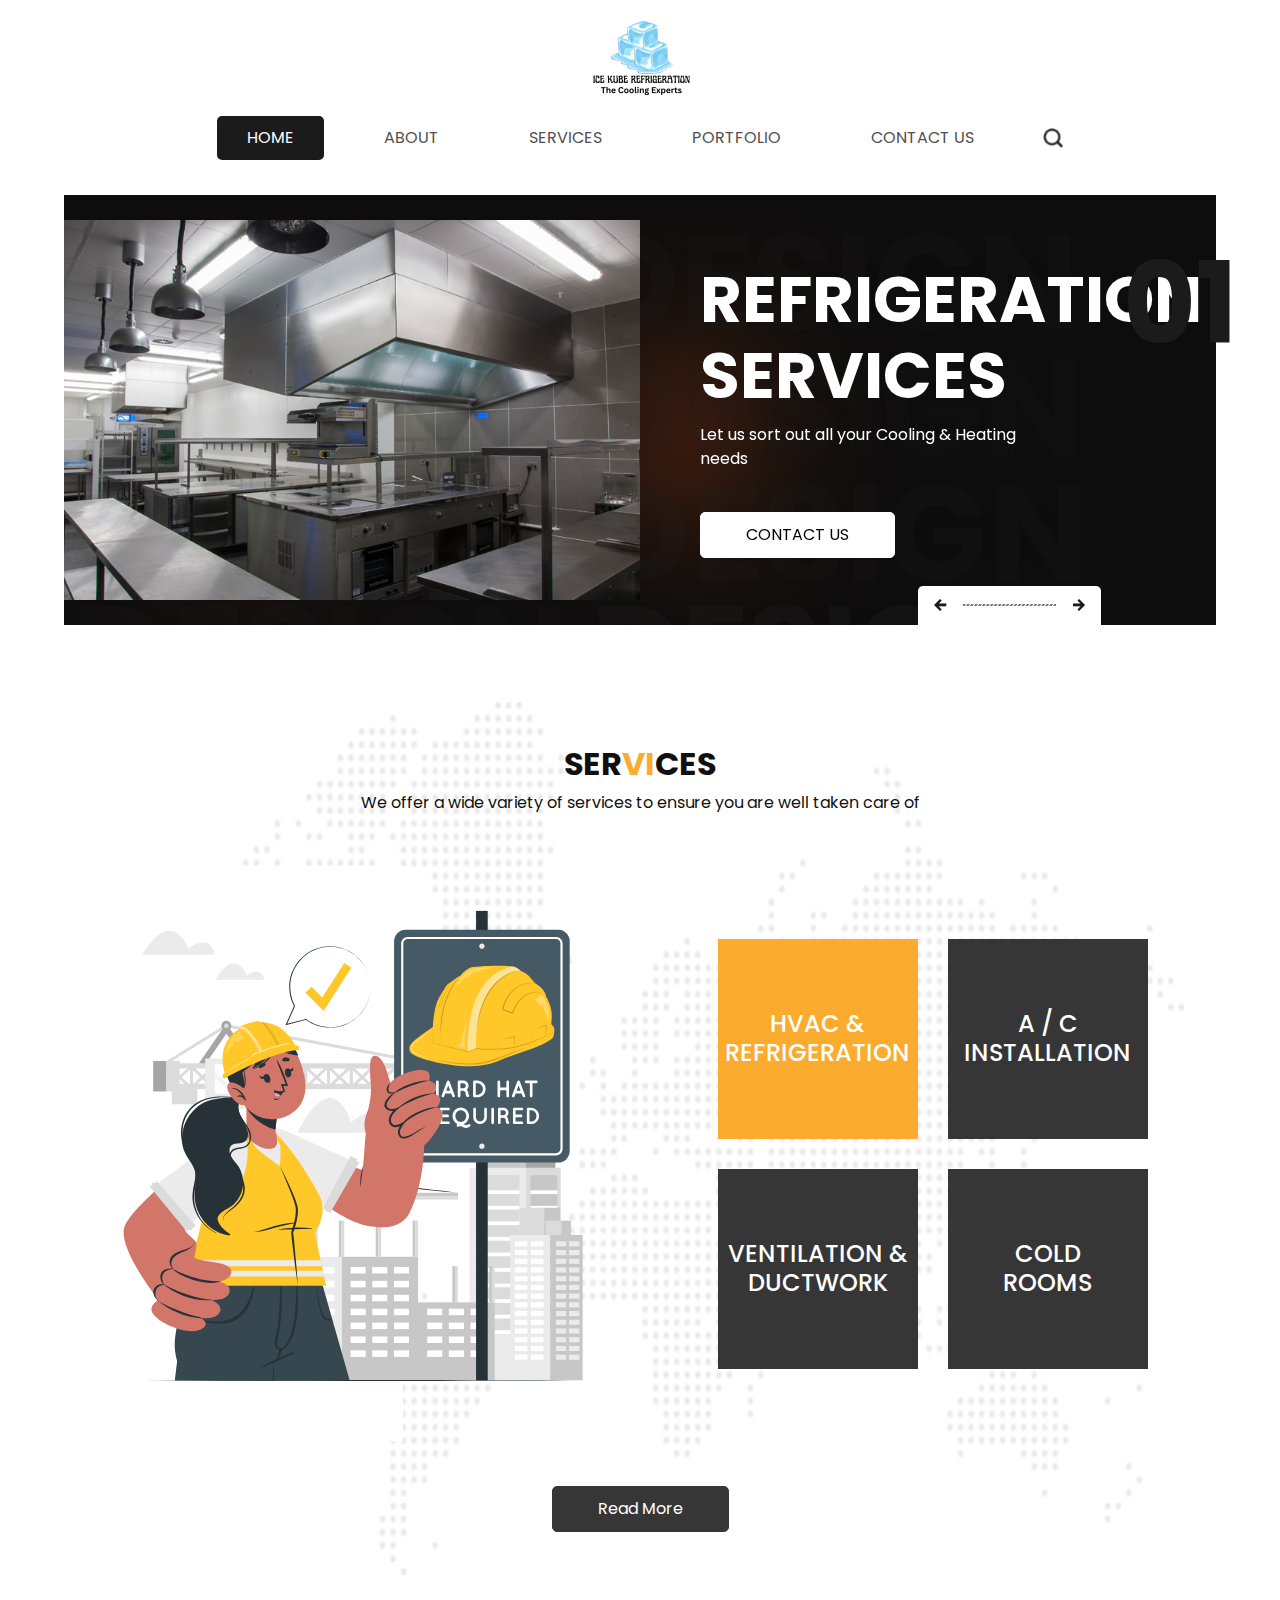
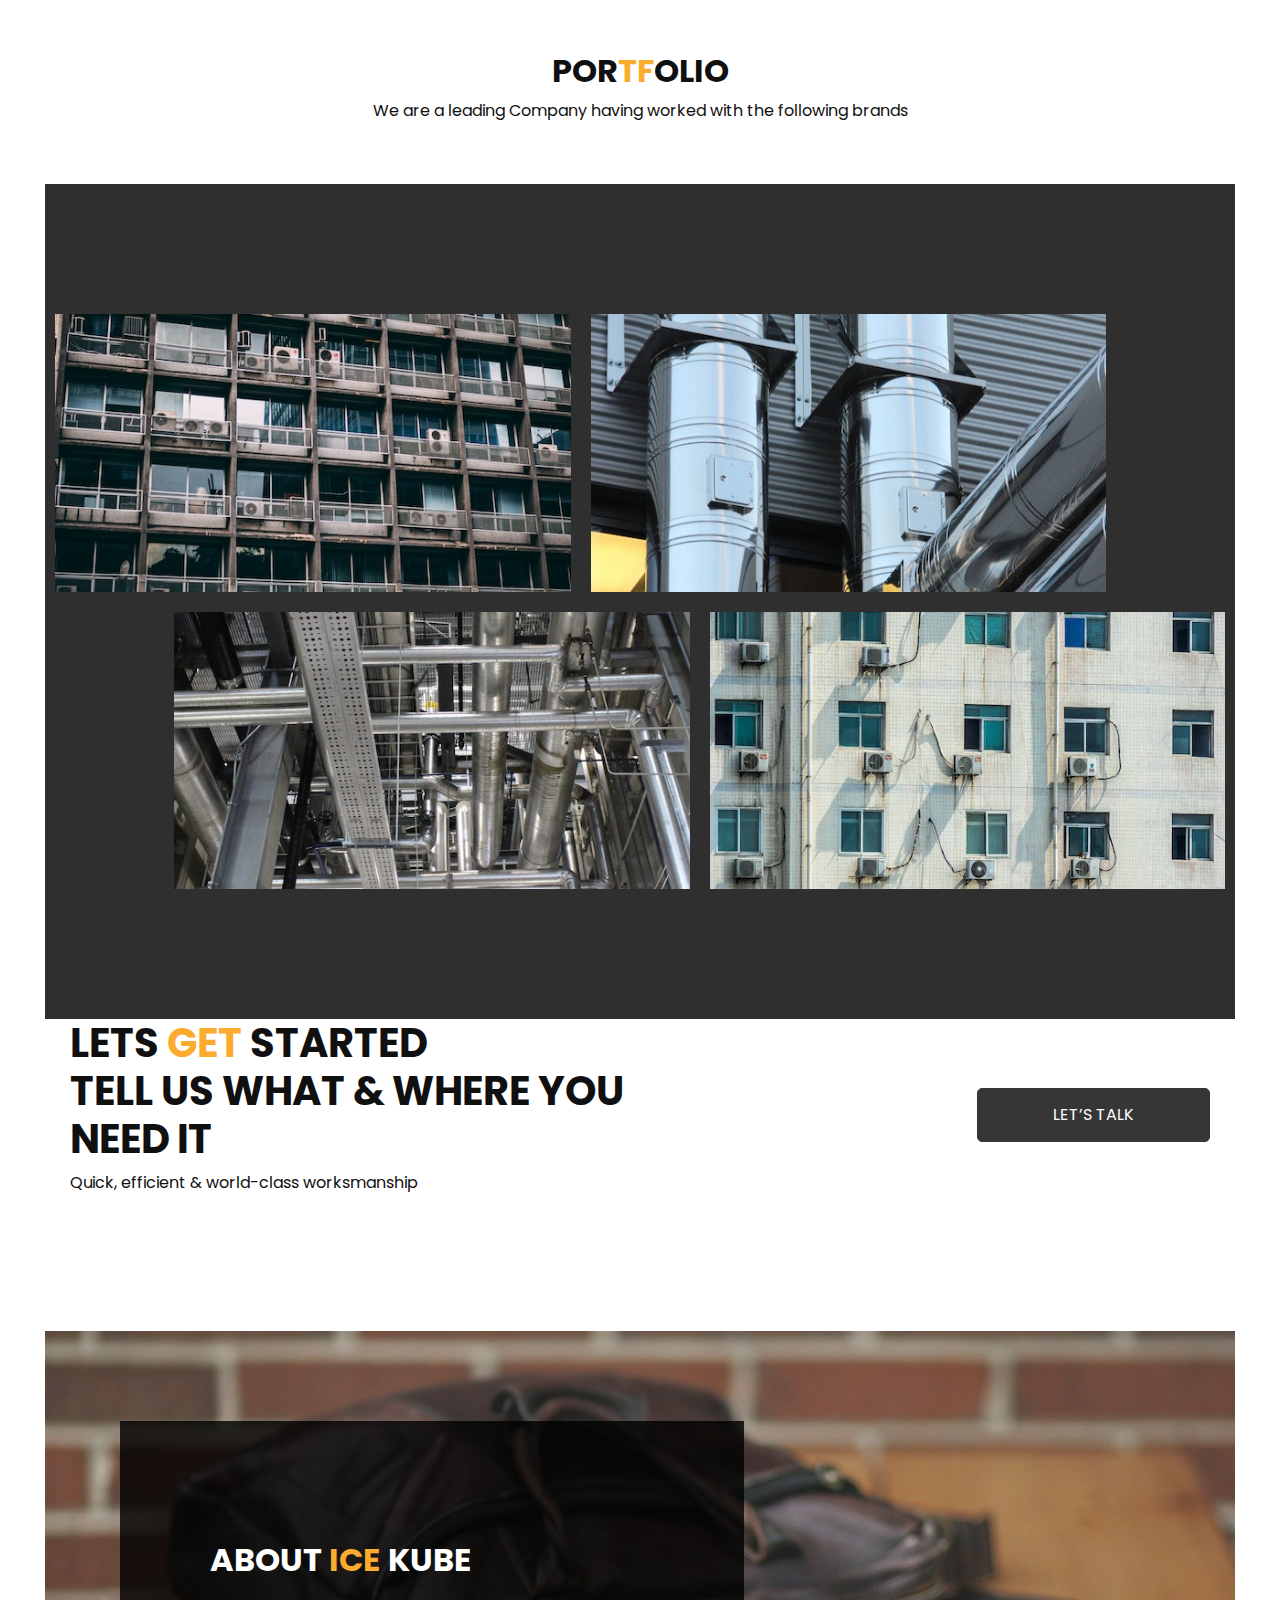
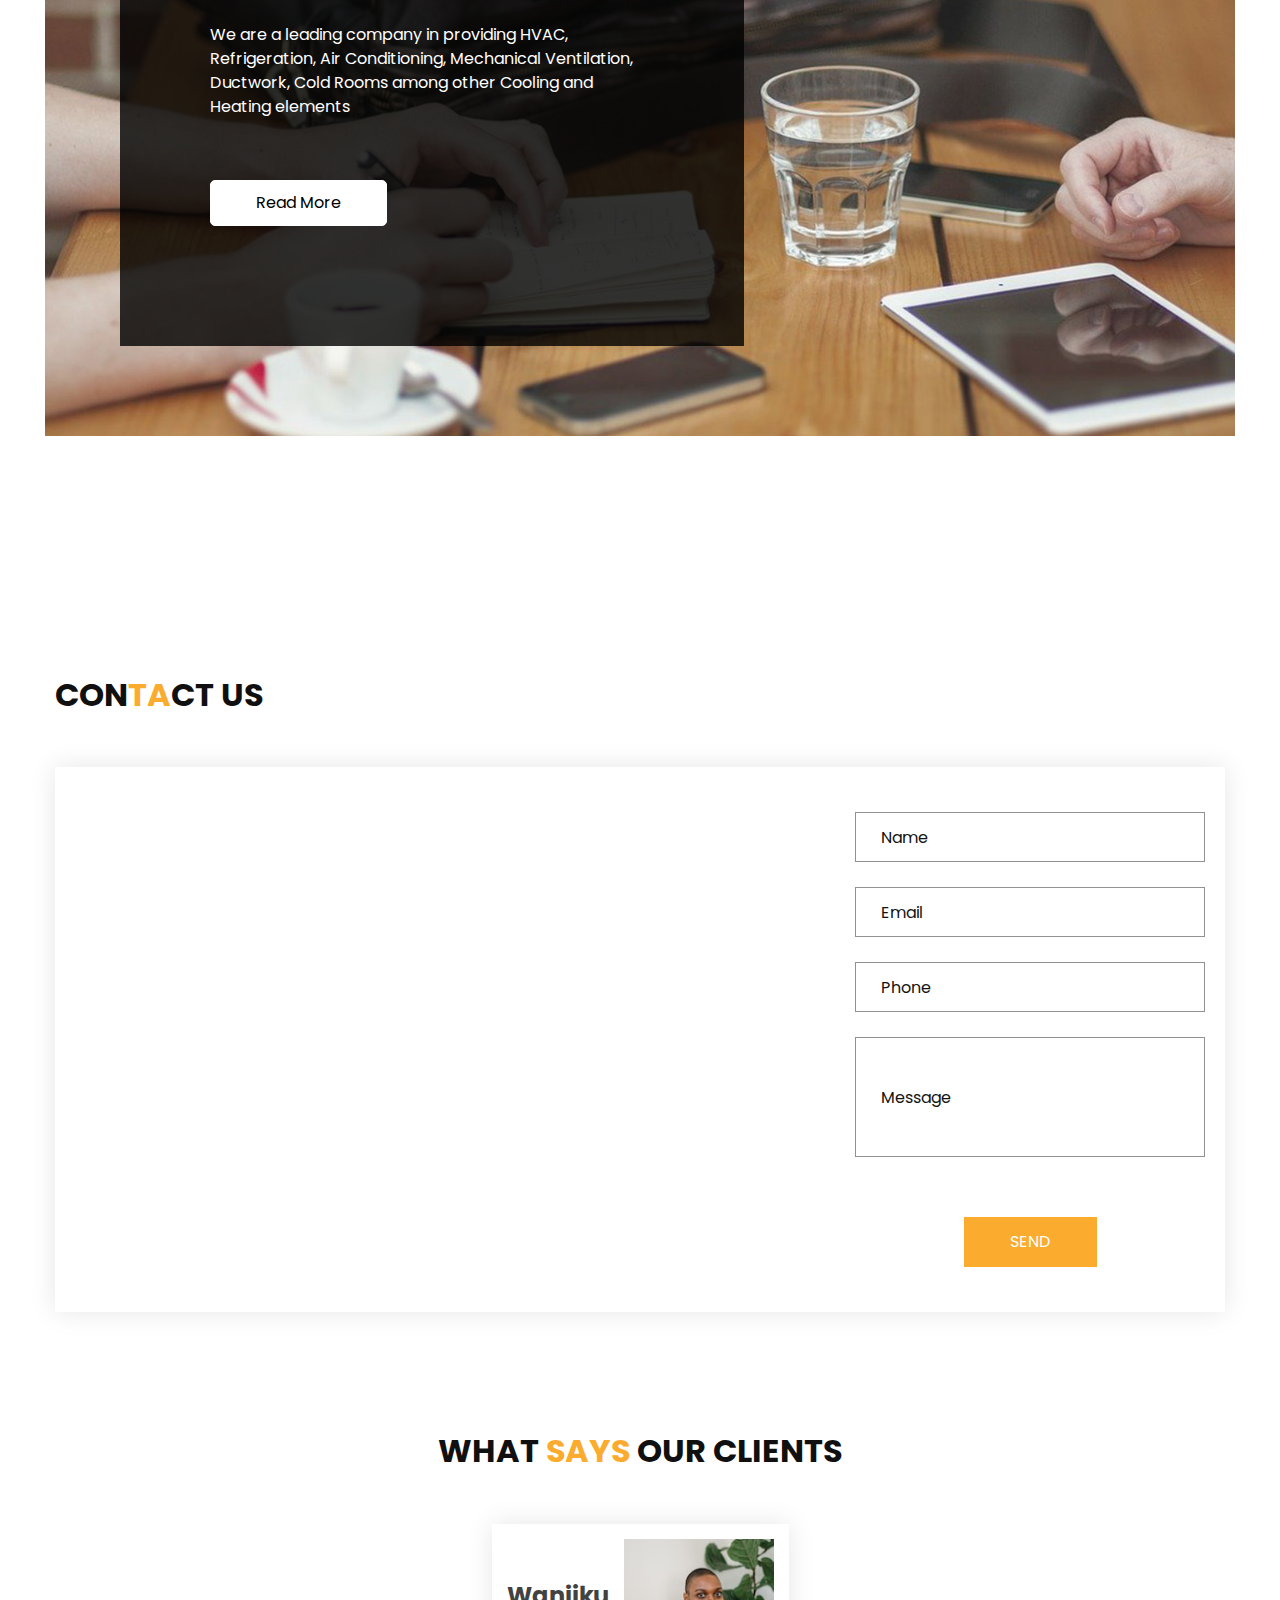
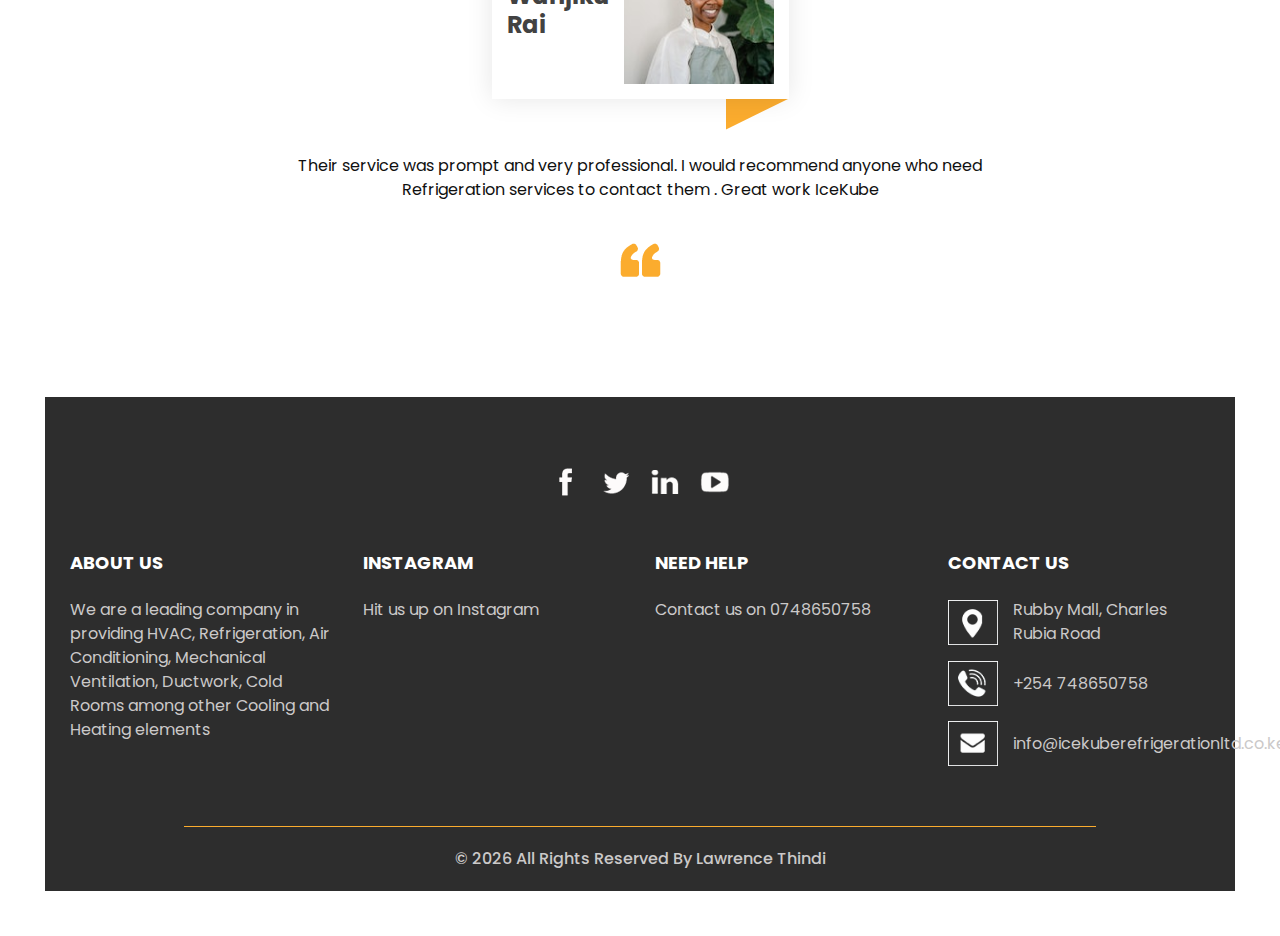
==== index.html @ 7f98d109 "initial commit" ====
<!DOCTYPE html>
<html>

<head>
  <!-- Basic -->
  <meta charset="utf-8" />
  <meta http-equiv="X-UA-Compatible" content="IE=edge" />
  <!-- Mobile Metas -->
  <meta name="viewport" content="width=device-width, initial-scale=1, shrink-to-fit=no" />
  <!-- Site Metas -->
  <meta name="keywords" content="" />
  <meta name="description" content="" />
  <meta name="author" content="" />

  <title>
    Ice Kube
  </title>

  <!-- slider stylesheet -->
  <link rel="stylesheet" type="text/css" href="https://cdnjs.cloudflare.com/ajax/libs/OwlCarousel2/2.3.4/assets/owl.carousel.min.css" />

  <!-- fonts style -->
  <link href="https://fonts.googleapis.com/css?family=Poppins:400,700|Raleway:400,700&display=swap" rel="stylesheet" />

  <!-- bootstrap core css -->
  <link rel="stylesheet" type="text/css" href="css/bootstrap.css" />

  <!-- Custom styles for this template -->
  <link href="css/style.css" rel="stylesheet" />
  <!-- responsive style -->
  <link href="css/responsive.css" rel="stylesheet" />
</head>

<body>
  <div class="hero_area">
    <!-- header section strats -->
    <header class="header_section">
      <div class="container-fluid">
        <nav class="navbar navbar-expand-lg custom_nav-container pt-3">
          <a class="navbar-brand" href="index.html">
            <img src="logo.png" alt="" />
          </a>
          <button class="navbar-toggler" type="button" data-toggle="collapse" data-target="#navbarSupportedContent" aria-controls="navbarSupportedContent" aria-expanded="false" aria-label="Toggle navigation">
            <span class="navbar-toggler-icon"></span>
          </button>

          <div class="collapse navbar-collapse" id="navbarSupportedContent">
            <div class="d-flex ml-auto flex-column flex-lg-row align-items-center">
              <ul class="navbar-nav  ">
                <li class="nav-item active">
                  <a class="nav-link" href="index.html">Home <span class="sr-only">(current)</span></a>
                </li>
                <li class="nav-item">
                  <a class="nav-link" href="about.html">
                    About
                  </a>
                </li>
                <li class="nav-item">
                  <a class="nav-link" href="service.html">
                    Services
                  </a>
                </li>
                <li class="nav-item">
                  <a class="nav-link" href="portfolio.html">
                    Portfolio
                  </a>
                </li>
                <li class="nav-item">
                  <a class="nav-link" href="contact.html">Contact Us</a>
                </li>
              </ul>
              <form class="form-inline my-2 my-lg-0 ml-0 ml-lg-4 mb-3 mb-lg-0">
                <button class="btn  my-2 my-sm-0 nav_search-btn" type="submit"></button>
              </form>
            </div>
          </div>
        </nav>
      </div>
    </header>
    <!-- end header section -->
    <!-- slider section -->

    <section class="slider_section">
      <div class="slider_container">
        <div id="carouselExampleIndicators" class="carousel slide" data-ride="carousel">
          <ol class="carousel-indicators">
            <li data-target="#carouselExampleIndicators" data-slide-to="0" class="active">
              01
            </li>
            <li data-target="#carouselExampleIndicators" data-slide-to="1">
              02
            </li>
            <li data-target="#carouselExampleIndicators" data-slide-to="2">
              03
            </li>
          </ol>
          <div class="carousel-inner">
            <div class="carousel-item active">
              <div class="container-fluid">
                <div class="row">
                  <div class="col-md-6 px-0">
                    <div class="img-box">
                      <img src="vent.jpg" alt="" />
                    </div>
                  </div>
                  <div class="col-md-6">
                    <div class="detail-box">
                      <h1>
                        Refrigeration
                        <br />
                        Services
                      </h1>
                      <p>
                        Let us sort out all your Cooling & Heating needs
                      </p>
                      <a href="">
                        Contact Us
                      </a>
                    </div>
                  </div>
                </div>
              </div>
            </div>
            <div class="carousel-item">
              <div class="container-fluid">
                <div class="row">
                  <div class="col-md-6 px-0">
                    <div class="img-box">
                      <img src="im3.jpg" alt="" />
                    </div>
                  </div>
                  <div class="col-md-6">
                    <div class="detail-box">
                      <h1>
                        Refrigeration 
                        <br />
                        Services
                      </h1>
                      <p>
                        Let us sort out all your cooling and Heating needs
                      </p>
                      <a href="">
                        Contact Us
                      </a>
                    </div>
                  </div>
                </div>
              </div>
            </div>
            <div class="carousel-item">
              <div class="container-fluid">
                <div class="row">
                  <div class="col-md-6 px-0">
                    <div class="img-box">
                      <img src="industrial-roof-ventilators.jpg" alt="" />
                    </div>
                  </div>
                  <div class="col-md-6">
                    <div class="detail-box">
                      <h1>
                        Refrigeration 
                        <br />
                        Services
                      </h1>
                      <p>
                        Let us sort all your Cooling and Heating needs
                      </p>
                      <a href="">
                        Contact Us
                      </a>
                    </div>
                  </div>
                </div>
              </div>
            </div>
          </div>
          <div class="carousel_btn-box">
            <a class="carousel-control-prev" href="#carouselExampleIndicators" role="button" data-slide="prev">
              <span class="sr-only">Previous</span>
            </a>
            <img src="images/line.png" alt="" />
            <a class="carousel-control-next" href="#carouselExampleIndicators" role="button" data-slide="next">
              <span class="sr-only">Next</span>
            </a>
          </div>
        </div>
      </div>
    </section>

    <!-- end slider section -->
  </div>
  <!-- end hero area -->

  <!-- service section -->

  <section class="service_section layout_padding">
    <div class="container">
      <div class="heading_container">
        <h2>
          Ser<span>vi</span>ces
        </h2>
        <p>
          We offer a wide variety of services to ensure you are well taken care of
        </p>
      </div>
      <div class="row">
        <div class="col-lg-6 ">
          <div class="img-container tab-content">
            <div class="img-box tab-pane fade show active" id="img1" role="tabpanel">
              <img src="portfolio/Construction hat-cuate.svg" alt="" />
            </div>
            <div class="img-box tab-pane fade  " id="img2" role="tabpanel">
              <img src="portfolio/Construction hat-cuate.svg" alt="" />
            </div>
            <div class="img-box tab-pane fade  " id="img3" role="tabpanel">
              <img src="portfolio/Construction hat-cuate.svg" alt="" />
            </div>
            <div class="img-box tab-pane fade  " id="img4" role="tabpanel">
              <img src="portfolio/Construction hat-cuate.svg" alt="" />
            </div>
          </div>
        </div>
        <div class="col-lg-6">
          <div class="detail-container nav nav-tabs" id="myTab" role="tablist">
            <div class="detail-box active" id="img1-tab" data-toggle="tab" href="#img1" role="tab" aria-selected="true">
              <h4>
                HVAC & <br />
                Refrigeration
              </h4>
            </div>
            <div class="detail-box" id="img2-tab" data-toggle="tab" href="#img2" role="tab" aria-selected="false">
              <h4>
                A / C <br />
                Installation
              </h4>
            </div>
            <div class="detail-box" id="img2-tab" data-toggle="tab" href="#img3" role="tab" aria-selected="false">
              <h4>
                Ventilation &<br />
                Ductwork
              </h4>
            </div>
            <div class="detail-box" id="img2-tab" data-toggle="tab" href="#img4" role="tab" aria-selected="false">
              <h4>
                Cold <br />
                Rooms
              </h4>
            </div>
          </div>
        </div>
      </div>
      <div class="btn-box">
        <a href="">
          Read More
        </a>
      </div>
    </div>
  </section>

  <!-- end service section -->

  <!-- portfolio section -->

  <section class="portfolio_section">
    <div class="heading_container">
      <h2>
        Por<span>tf</span>olio
      </h2>
      <p>
        We are a leading Company having worked with the following brands
      </p>
    </div>
    <div class="portfolio_container layout_padding">
      <div class="box-1">
        <div class="img-box b-1">
          <img src="portfolio/pic1.jpg" alt="">
          <div class="btn-box">
            <a href="" class="btn-1">

            </a>
            <a href="" class="btn-2">

            </a>
          </div>
        </div>
        <div class="img-box b-2">
          <img src="portfolio/pic5.jpg" alt="">
          <div class="btn-box">
            <a href="" class="btn-1">

            </a>
            <a href="" class="btn-2">

            </a>
          </div>
        </div>
      </div>
      <div class="box-2">
        <div class="img-box b-3">
          <img src="portfolio/pic3.jpg" alt="">
          <div class="btn-box">
            <a href="" class="btn-1">

            </a>
            <a href="" class="btn-2">

            </a>
          </div>
        </div>
        <div class="img-box b-4">
          <img src="portfolio/pic4.jpg" alt="">
          <div class="btn-box">
            <a href="" class="btn-1">

            </a>
            <a href="" class="btn-2">

            </a>
          </div>
        </div>
      </div>
    </div>
  </section>

  <!-- end portfolio section -->

  <!-- logo section -->
<!--
  <section class="logo_section layout_padding">
    <div class="container">
      <div class="heading_container">
        <h2>
          A N<span>EW</span> Logo <br>
          FOR YOUR COMPANY
        </h2>
        <p>
          adipiscing elit, sed do eiusmod tempor incididunt ut labore et dolore magn
        </p>
      </div>
    </div>
    <div class="logo_container layout_padding">
      <div class="carousel-wrap">
        <div class="owl-carousel">
          <div class="item">
            <div class="box  b1">
              <div class="img-box">
                <img src="images/l1.jpg" alt="">
              </div>
              <div class="detail-box">
                <h4>
                  Logo
                </h4>
              </div>
            </div>
          </div>
          <div class="item">
            <div class="box b2">
              <div class="img-box">
                <img src="images/l2.jpg" alt="">
              </div>
              <div class="detail-box">
                <h4>
                  Logo
                </h4>
              </div>
            </div>
          </div>
          <div class="item">
            <div class="box  b1">
              <div class="img-box">
                <img src="images/l3.jpg" alt="">
              </div>
              <div class="detail-box">
                <h4>
                  Logo
                </h4>
              </div>
            </div>
          </div>
          <div class="item">
            <div class="box b2">
              <div class="img-box">
                <img src="images/l4.jpg" alt="">
              </div>
              <div class="detail-box">
                <h4>
                  Logo
                </h4>
              </div>
            </div>
          </div>
          <div class="item">
            <div class="box  b1">
              <div class="img-box">
                <img src="images/l5.jpg" alt="">
              </div>
              <div class="detail-box">
                <h4>
                  Logo
                </h4>
              </div>
            </div>
          </div>
          <div class="item">
            <div class="box b2">
              <div class="img-box">
                <img src="images/l6.jpg" alt="">
              </div>
              <div class="detail-box">
                <h4>
                  Logo
                </h4>
              </div>
            </div>
          </div>
          <div class="item">
            <div class="box  b1">
              <div class="img-box">
                <img src="images/l3.jpg" alt="">
              </div>
              <div class="detail-box">
                <h4>
                  Logo
                </h4>
              </div>
            </div>
          </div>
          <div class="item">
            <div class="box b2">
              <div class="img-box">
                <img src="images/l4.jpg" alt="">
              </div>
              <div class="detail-box">
                <h4>
                  Logo
                </h4>
              </div>
            </div>
          </div>
        </div>
      </div>
    </div>
  </section>

-->
  <!-- end logo section -->


  <!-- started section -->

  <section class="started_section layout_padding-bottom">
    <div class="container">
      <div class="row">
        <div class="col-md-7">
          <div class="detail-box">
            <div class="heading_container">
              <h2>
                Lets <span>Get</span> Started <br>
                Tell us WHAT & WHERE you need it
              </h2>
              <p>
                Quick, efficient & world-class worksmanship
              </p>
            </div>
          </div>
        </div>
        <div class="col-md-4 offset-md-1">
          <div class="btn-box">
            <a href="">
              Let’s talk
            </a>
          </div>
        </div>
      </div>
    </div>
  </section>

  <!-- end started section -->

  <!-- agency section -->

  <section class="agency_section layout_padding-bottom">
    <div class="agency_container ">
      <div class="box ">
        <div class="detail-box">
          <div class="heading_container">
            <h2>
              About <span>ICE</span> KUBE
            </h2>
          </div>
          <p>
           We are a leading company in providing HVAC, Refrigeration, Air Conditioning, Mechanical Ventilation, Ductwork, Cold Rooms among other Cooling and Heating elements
          </p>
          <a href="">
            Read More
          </a>
        </div>
      </div>
    </div>
  </section>

  <!-- end agency section -->


  <!-- contact section -->

  <section class="contact_section layout_padding">
    <div class="container px-0">
      <div class="heading_container">
        <h2 class="">
          Con<span>ta</span>ct Us
        </h2>
      </div>

    </div>
    <div class="container container-bg">
      <div class="row">
        <div class="col-lg-8 col-md-7 px-0">
          <div class="map_container">
            <div class="map-responsive">
              <iframe src="https://www.google.com/maps/embed?pb=!1m18!1m12!1m3!1d3988.81760051563!2d36.82700365000958!3d-1.2832946990594123!2m3!1f0!2f0!3f0!3m2!1i1024!2i768!4f13.1!3m3!1m2!1s0x182f1139b30127f9%3A0x1c2052ccfcfc4817!2sIce-kube%20Refrigeration%20and%20Air%20Conditioning%20Kenya!5e0!3m2!1sen!2ske!4v1678351587213!5m2!1sen!2ske" width="600" height="450" style="border:0;" allowfullscreen="" loading="lazy" referrerpolicy="no-referrer-when-downgrade"></iframe>
            </div>
          </div>
        </div>
        <div class="col-md-5 col-lg-4 px-0">
          <form action="">
            <div>
              <input type="text" placeholder="Name" />
            </div>
            <div>
              <input type="email" placeholder="Email" />
            </div>
            <div>
              <input type="text" placeholder="Phone" />
            </div>
            <div>
              <input type="text" class="message-box" placeholder="Message" />
            </div>
            <div class="d-flex ">
              <button>
                SEND
              </button>
            </div>
          </form>
        </div>
      </div>
    </div>
  </section>

  <!-- end contact section -->

  <!-- client section -->

  <section class="client_section layout_padding-bottom">
    <div class="container">
      <div class="heading_container">
        <h2>
          What <span>says</span> our clients
        </h2>
      </div>
      <div class="box">
        <div class="client_id">
          <div class="name">
            <h4>
              Wanjiku <br>
              Rai
            </h4>
          </div>
          <div class="img-box">
            <img src="portfolio/client.jpg" alt="">
          </div>
        </div>
        <div class="detail-box">
          <p>
           Their service was prompt and very professional. I would recommend anyone who need Refrigeration services to contact them . Great work IceKube
          </p>
          <img src="images/quote.png" alt="">
        </div>
      </div>
    </div>
  </section>

  <!-- end client section -->


  <!-- info section -->

  <section class="info_section  layout_padding2-top">
    <div class="social_container">
      <div class="social_box">
        <a href="">
          <img src="images/fb.png" alt="">
        </a>
        <a href="">
          <img src="images/twitter.png" alt="">
        </a>
        <a href="">
          <img src="images/linkedin.png" alt="">
        </a>
        <a href="">
          <img src="images/youtube.png" alt="">
        </a>
      </div>
    </div>
    <div class="info_container ">
      <div class="container">
        <div class="row">
          <div class="col-md-6 col-lg-3">
            <h6>
              ABOUT US
            </h6>
            <p>
              We are a leading company in providing HVAC, Refrigeration, Air Conditioning, Mechanical Ventilation, Ductwork, Cold Rooms among other Cooling and Heating elements
            </p>
          </div>
          <div class="col-md-6 col-lg-3">
            <h6>
              Instagram
            </h6>
            <p>
              Hit us up on Instagram
            </p>
          </div>
          <div class="col-md-6 col-lg-3">
            <h6>
              NEED HELP
            </h6>
            <p>
              Contact us on 0748650758
            </p>
          </div>
          <div class="col-md-6 col-lg-3">
            <h6>
              CONTACT US
            </h6>
            <div class="info_link-box">
              <a href="">
                <img src="images/location.png" alt="">
                <span> Rubby Mall, Charles Rubia Road </span>
              </a>
              <a href="">
                <img src="images/call.png" alt="">
                <span>+254 748650758</span>
              </a>
              <a href="">
                <img src="images/mail.png" alt="">
                <span> info@icekuberefrigerationltd.co.ke</span>
              </a>
            </div>
          </div>
        </div>
      </div>
    </div>
    <!-- footer section -->
    <section class=" footer_section">
      <div class="container">
        <p>
          &copy; <span id="displayYear"></span> All Rights Reserved By
          <a href="https://lawrence-thindi.netlify.app/">Lawrence Thindi</a>
        </p>
      </div>
    </section>
    <!-- footer section -->

  </section>

  <!-- end info section -->


  <script type="text/javascript" src="js/jquery-3.4.1.min.js"></script>
  <script type="text/javascript" src="js/bootstrap.js"></script>
  <script type="text/javascript" src="https://cdnjs.cloudflare.com/ajax/libs/OwlCarousel2/2.3.4/owl.carousel.min.js">
  </script>
  <script type="text/javascript" src="js/custom.js"></script>

</body>

</html>
---- css/style.css ----
body {
  font-family: "poppins",
 sans-serif;
  color: #101010;
  background-color: #ffffff;
}

.layout_padding {
  padding-top: 120px;
  padding-bottom: 120px;
}

.layout_padding2 {
  padding-top: 45px;
  padding-bottom: 45px;
}

.layout_padding2-top {
  padding-top: 45px;
}

.layout_padding2-bottom {
  padding-bottom: 45px;
}

.layout_padding-top {
  padding-top: 120px;
}

.layout_padding-bottom {
  padding-bottom: 120px;
}

.heading_container {
  display: -webkit-box;
  display: -ms-flexbox;
  display: flex;
  -webkit-box-orient: vertical;
  -webkit-box-direction: normal;
      -ms-flex-direction: column;
          flex-direction: column;
  -webkit-box-align: center;
      -ms-flex-align: center;
          align-items: center;
  text-align: center;
}

.heading_container h2 {
  text-transform: uppercase;
  font-weight: bold;
}

.heading_container h2 span {
  color: #fbac2e;
}

/*header section*/
.hero_area.sub_pages {
  height: auto;
}

.header_section .container-fluid {
  padding-right: 25px;
  padding-left: 25px;
}

.header_section .nav_container {
  margin: 0 auto;
}

.custom_nav-container.navbar-expand-lg .navbar-nav .nav-item .nav-link {
  padding: 10px 30px;
  margin: 0 15px;
  color: #514f4f;
  text-align: center;
  text-transform: uppercase;
  border-radius: 5px;
}

.custom_nav-container.navbar-expand-lg .navbar-nav .nav-item.active .nav-link, .custom_nav-container.navbar-expand-lg .navbar-nav .nav-item:hover .nav-link {
  background-color: #1b1b1b;
  color: #ffffff;
}

a,
a:hover,
a:focus {
  text-decoration: none;
}

a:hover,
a:focus {
  color: initial;
}

.btn,
.btn:focus {
  outline: none !important;
  -webkit-box-shadow: none;
          box-shadow: none;
}

.navbar-brand,
.navbar-brand:hover {
  text-transform: uppercase;
  font-weight: bold;
  font-size: 24px;
  color: #fafcfd;
}

.custom_nav-container .nav_search-btn {
  background-image: url(../images/search-icon.png);
  background-size: 20px;
  background-repeat: no-repeat;
  background-position-y: 7px;
  width: 35px;
  height: 35px;
  padding: 0;
  border: none;
}

.navbar-brand {
  display: -webkit-box;
  display: -ms-flexbox;
  display: flex;
  -webkit-box-align: center;
      -ms-flex-align: center;
          align-items: center;
  -webkit-box-orient: vertical;
  -webkit-box-direction: normal;
      -ms-flex-direction: column;
          flex-direction: column;
  align-items: center;
  margin-right: 0;
  margin-bottom: 15px;
}

.navbar-brand img {
  width: 100px;
}

.custom_nav-container {
  z-index: 99999;
  padding: 15px 0;
  -webkit-box-orient: vertical;
  -webkit-box-direction: normal;
      -ms-flex-direction: column;
          flex-direction: column;
  -webkit-box-align: center;
      -ms-flex-align: center;
          align-items: center;
}

.custom_nav-container .navbar-toggler {
  outline: none;
}

.navbar-toggler .navbar-toggler-icon {
  background-image: url(../images/menu.png);
  background-size: 35px;
}

/*end header section*/
.slider_section {
  padding: 0 5%;
  margin-top: 20px;
}

.slider_section .slider_container {
  background-image: url(../images/slider-bg.jpg);
  background-size: cover;
  color: #ffffff;
  padding: 25px 0;
}

.slider_section .row {
  -webkit-box-align: center;
      -ms-flex-align: center;
          align-items: center;
}

.slider_section .img-box img {
  width: 100%;
}

.slider_section .detail-box {
  width: 75%;
  padding-left: 45px;
}

.slider_section .detail-box h1 {
  font-weight: bold;
  font-size: 4rem;
  text-transform: uppercase;
}

.slider_section .detail-box a {
  display: inline-block;
  padding: 10px 45px;
  background-color: #ffffff;
  color: #000000;
  border: 1.5px solid #ffffff;
  border-radius: 5px;
  margin-top: 25px;
  text-transform: uppercase;
}

.slider_section .detail-box a:hover {
  background-color: transparent;
  color: #ffffff;
}

.slider_section .carousel-indicators {
  margin: 0;
  width: auto;
  -webkit-box-pack: end;
      -ms-flex-pack: end;
          justify-content: flex-end;
  bottom: initial;
  top: 0;
  left: initial;
  right: -25px;
}

.slider_section .carousel-indicators li {
  text-indent: 0;
  background-color: transparent;
  opacity: 1;
  border: none;
  font-size: 7rem;
  font-weight: bold;
  width: auto;
  height: auto;
  display: none;
  color: #1b1b1b;
}

.slider_section .carousel-indicators li.active {
  display: block;
}

.slider_section .carousel_btn-box {
  display: -webkit-box;
  display: -ms-flexbox;
  display: flex;
  background-color: #ffffff;
  -webkit-box-align: center;
      -ms-flex-align: center;
          align-items: center;
  position: absolute;
  bottom: -25px;
  right: 10%;
  padding: 7px 10px;
  border-radius: 5px 5px 0 0;
}

.slider_section .carousel_btn-box img {
  margin: 0 10px;
}

.slider_section .carousel_btn-box .carousel-control-prev,
.slider_section .carousel_btn-box .carousel-control-next {
  position: unset;
  height: 25px;
  width: 25px;
  background-repeat: no-repeat;
  opacity: 1;
  background-position: center;
}

.slider_section .carousel_btn-box .carousel-control-prev {
  background-image: url(../images/prev.png);
}

.slider_section .carousel_btn-box .carousel-control-next {
  background-image: url(../images/next.png);
}

.service_section {
  background-image: url(../images/service-bg.jpg);
  background-position: center;
  background-repeat: no-repeat;
  background-size: 85% 85%;
}

.service_section .heading_container {
  margin-bottom: 35px;
}

.service_section .img-container {
  padding: 20px 0 20px 20px;
  background: -webkit-gradient(linear, left top, right top, color-stop(60%, #ffffff), color-stop(60%, transparent));
  background: linear-gradient(to right, #ffffff 60%, transparent 60%);
}

.service_section .img-container .img-box img {
  width: 100%;
}

.service_section .row {
  -webkit-box-align: center;
      -ms-flex-align: center;
          align-items: center;
}

.service_section .detail-container {
  display: -webkit-box;
  display: -ms-flexbox;
  display: flex;
  -ms-flex-wrap: wrap;
      flex-wrap: wrap;
  -webkit-box-pack: center;
      -ms-flex-pack: center;
          justify-content: center;
  border: none;
}

.service_section .detail-container .detail-box {
  background-color: #373636;
  color: #ffffff;
  text-align: center;
  text-transform: uppercase;
  min-width: 200px;
  height: 200px;
  display: -webkit-box;
  display: -ms-flexbox;
  display: flex;
  -webkit-box-pack: center;
      -ms-flex-pack: center;
          justify-content: center;
  -webkit-box-align: center;
      -ms-flex-align: center;
          align-items: center;
  margin: 15px;
}

.service_section .detail-container .detail-box h4 {
  margin: 0;
}

.service_section .detail-container .detail-box:hover, .service_section .detail-container .detail-box.active {
  background-color: #fbac2e;
  cursor: pointer;
}

.service_section .btn-box {
  display: -webkit-box;
  display: -ms-flexbox;
  display: flex;
  -webkit-box-pack: center;
      -ms-flex-pack: center;
          justify-content: center;
  margin-top: 45px;
}

.service_section .btn-box a {
  display: inline-block;
  padding: 10px 45px;
  background-color: #373636;
  color: #ffffff;
  border: 1.5px solid #373636;
  border-radius: 5px;
}

.service_section .btn-box a:hover {
  background-color: transparent;
  color: #373636;
}

.portfolio_section .portfolio_container {
  display: -webkit-box;
  display: -ms-flexbox;
  display: flex;
  -webkit-box-orient: vertical;
  -webkit-box-direction: normal;
      -ms-flex-direction: column;
          flex-direction: column;
  -webkit-box-align: center;
      -ms-flex-align: center;
          align-items: center;
  background-color: #2f2f2f;
  margin: 45px 45px 0;
}

.portfolio_section .portfolio_container .img-box {
  margin: 10px;
  position: relative;
  display: -webkit-box;
  display: -ms-flexbox;
  display: flex;
  -webkit-box-flex: 1;
      -ms-flex-positive: 1;
          flex-grow: 1;
}

.portfolio_section .portfolio_container .img-box img {
  width: 100%;
  height: 100%;
}

.portfolio_section .portfolio_container .img-box .btn-box {
  position: absolute;
  top: 50%;
  left: 50%;
  -webkit-transform: translate(-50%, -50%);
          transform: translate(-50%, -50%);
  display: -webkit-box;
  display: -ms-flexbox;
  display: flex;
}

.portfolio_section .portfolio_container .img-box .btn-box a {
  display: none;
  width: 50px;
  height: 50px;
  background-color: #373636;
  border-radius: 100%;
  background-size: 16px;
  background-position: center;
  background-repeat: no-repeat;
  margin: 0 -3px;
}

.portfolio_section .portfolio_container .img-box .btn-box .btn-1 {
  background-image: url(../images/link.png);
}

.portfolio_section .portfolio_container .img-box .btn-box .btn-2 {
  background-image: url(../images/search.png);
}

.portfolio_section .portfolio_container .img-box::before {
  content: "";
  display: none;
  position: absolute;
  width: 100%;
  height: 100%;
  top: 0;
  left: 0;
  background-color: rgba(255, 204, 41, 0.85);
  z-index: 0;
}

.portfolio_section .portfolio_container .img-box:hover {
  -webkit-box-shadow: 0 0 25px 0 rgba(0, 0, 0, 0.8);
          box-shadow: 0 0 25px 0 rgba(0, 0, 0, 0.8);
}

.portfolio_section .portfolio_container .img-box:hover a {
  display: block;
}

.portfolio_section .portfolio_container .img-box:hover::before {
  display: block;
}

.portfolio_section .portfolio_container .box-1,
.portfolio_section .portfolio_container .box-2 {
  display: -webkit-box;
  display: -ms-flexbox;
  display: flex;
}

.portfolio_section .portfolio_container .box-1 {
  padding-right: 10%;
}

.portfolio_section .portfolio_container .box-2 {
  padding-left: 10%;
}

.logo_section .logo_container {
  -webkit-box-shadow: 0 0 35px 0 rgba(0, 0, 0, 0.15);
          box-shadow: 0 0 35px 0 rgba(0, 0, 0, 0.15);
  margin: 55px 45px 0 45px;
  overflow: hidden;
  position: relative;
}

.logo_section .box {
  display: -webkit-box;
  display: -ms-flexbox;
  display: flex;
  -webkit-box-orient: vertical;
  -webkit-box-direction: normal;
      -ms-flex-direction: column;
          flex-direction: column;
  -webkit-box-align: center;
      -ms-flex-align: center;
          align-items: center;
  text-align: center;
  padding: 0 10px;
  margin: 100px 0;
}

.logo_section .box .img-box img {
  width: 100%;
}

.logo_section .box .detail-box h4 {
  text-transform: uppercase;
  font-weight: bold;
  color: #363636;
}

.logo_section .box.b1 {
  -webkit-animation: odd-box-animate 7s infinite;
          animation: odd-box-animate 7s infinite;
}

.logo_section .box.b2 {
  -webkit-animation: even-box-animate 7s infinite;
          animation: even-box-animate 7s infinite;
}

@-webkit-keyframes odd-box-animate {
  0% {
    -webkit-transform: translateY(90px);
            transform: translateY(90px);
  }
  50% {
    -webkit-transform: translateY(-90px);
            transform: translateY(-90px);
  }
  100% {
    -webkit-transform: translateY(90px);
            transform: translateY(90px);
  }
}

@keyframes odd-box-animate {
  0% {
    -webkit-transform: translateY(90px);
            transform: translateY(90px);
  }
  50% {
    -webkit-transform: translateY(-90px);
            transform: translateY(-90px);
  }
  100% {
    -webkit-transform: translateY(90px);
            transform: translateY(90px);
  }
}

@-webkit-keyframes even-box-animate {
  0% {
    -webkit-transform: translateY(-90px);
            transform: translateY(-90px);
  }
  50% {
    -webkit-transform: translateY(90px);
            transform: translateY(90px);
  }
  100% {
    -webkit-transform: translateY(-90px);
            transform: translateY(-90px);
  }
}

@keyframes even-box-animate {
  0% {
    -webkit-transform: translateY(-90px);
            transform: translateY(-90px);
  }
  50% {
    -webkit-transform: translateY(90px);
            transform: translateY(90px);
  }
  100% {
    -webkit-transform: translateY(-90px);
            transform: translateY(-90px);
  }
}

.logo_section .owl-carousel {
  position: unset;
  width: 90%;
  margin: auto;
}

.logo_section .owl-carousel .owl-nav .owl-prev,
.logo_section .owl-carousel .owl-nav .owl-next {
  background-color: #000000;
  width: 65px;
  height: 75px;
  outline: none;
  position: absolute;
  top: 50%;
  -webkit-transform: translateY(-50%);
          transform: translateY(-50%);
  background-repeat: no-repeat;
  background-size: 15px;
}

.logo_section .owl-carousel .owl-nav .owl-prev {
  left: -30px;
  background-color: #000000;
  border-radius: 0 100% 100% 0;
  background-image: url(../images/prev-arrow.png);
  background-position: 37px center;
}

.logo_section .owl-carousel .owl-nav .owl-next {
  right: -30px;
  border-radius: 100% 0 0 100%;
  background-image: url(../images/next-arrow.png);
  background-position: 12.8px center;
}

.logo_section .owl-carousel .owl-dots {
  display: none;
}

.started_section .row {
  -webkit-box-align: center;
      -ms-flex-align: center;
          align-items: center;
}

.started_section .heading_container {
  -webkit-box-align: start;
      -ms-flex-align: start;
          align-items: flex-start;
  text-align: left;
}

.started_section .heading_container h2 {
  font-size: 2.5rem;
}

.started_section .btn-box {
  display: -webkit-box;
  display: -ms-flexbox;
  display: flex;
  -webkit-box-pack: end;
      -ms-flex-pack: end;
          justify-content: flex-end;
}

.started_section .btn-box a {
  display: inline-block;
  padding: 14px 75px;
  background-color: #373636;
  color: #ffffff;
  border: 1.5px solid #373636;
  border-radius: 5px;
  text-transform: uppercase;
}

.started_section .btn-box a:hover {
  background-color: transparent;
  color: #373636;
}

.agency_section .agency_container {
  background-image: url(../images/agency-img.jpg);
  background-size: cover;
  margin: 0 45px;
  padding: 90px 75px;
}

.agency_section .agency_container .box {
  background-color: rgba(0, 0, 0, 0.8);
  color: #ffffff;
  width: 60%;
  padding: 120px 90px;
}

.agency_section .agency_container .box .detail-box .heading_container {
  -webkit-box-align: start;
      -ms-flex-align: start;
          align-items: flex-start;
  text-align: left;
}

.agency_section .agency_container .box .detail-box p {
  margin-top: 35px;
}

.agency_section .agency_container .box .detail-box a {
  display: inline-block;
  padding: 10px 45px;
  background-color: #ffffff;
  color: #000000;
  border: 1.5px solid #ffffff;
  border-radius: 5px;
  margin-top: 45px;
}

.agency_section .agency_container .box .detail-box a:hover {
  background-color: transparent;
  color: #ffffff;
}

.contact_section {
  position: relative;
}

.contact_section .container-bg {
  -webkit-box-shadow: 0 0 25px 0 rgba(0, 0, 0, 0.1);
          box-shadow: 0 0 25px 0 rgba(0, 0, 0, 0.1);
}

.contact_section .heading_container {
  -webkit-box-align: start;
      -ms-flex-align: start;
          align-items: flex-start;
  text-align: left;
  margin-bottom: 45px;
}

.contact_section .row {
  -webkit-box-align: stretch;
      -ms-flex-align: stretch;
          align-items: stretch;
}

.contact_section form {
  padding-right: 35px;
  padding: 45px 20px;
}

.contact_section input {
  width: 100%;
  border: 1px solid #919191;
  height: 50px;
  margin-bottom: 25px;
  padding-left: 25px;
  background-color: transparent;
  outline: none;
  color: #101010;
}

.contact_section input::-webkit-input-placeholder {
  color: #131313;
}

.contact_section input:-ms-input-placeholder {
  color: #131313;
}

.contact_section input::-ms-input-placeholder {
  color: #131313;
}

.contact_section input::placeholder {
  color: #131313;
}

.contact_section input.message-box {
  height: 120px;
}

.contact_section button {
  display: inline-block;
  padding: 12px 45px;
  background-color: #fbac2e;
  color: #ffffff;
  border: 1.5px solid #fbac2e;
  border-radius: 0;
  display: block;
  color: #fff;
  margin: 35px auto 0 auto;
}

.contact_section button:hover {
  background-color: transparent;
  color: #fbac2e;
}

.contact_section .map_container {
  height: 100%;
}

.contact_section .map_container .map-responsive {
  height: 100%;
}

.client_section .box {
  display: -webkit-box;
  display: -ms-flexbox;
  display: flex;
  -webkit-box-orient: vertical;
  -webkit-box-direction: normal;
      -ms-flex-direction: column;
          flex-direction: column;
  -webkit-box-align: center;
      -ms-flex-align: center;
          align-items: center;
  width: 700px;
  margin: auto;
  margin-top: 45px;
}

.client_section .box .client_id {
  display: -webkit-box;
  display: -ms-flexbox;
  display: flex;
  padding: 15px;
  -webkit-box-align: center;
      -ms-flex-align: center;
          align-items: center;
  position: relative;
  -webkit-box-shadow: 0 0 25px 0 rgba(0, 0, 0, 0.1);
          box-shadow: 0 0 25px 0 rgba(0, 0, 0, 0.1);
}

.client_section .box .client_id .name {
  margin-right: 15px;
}

.client_section .box .client_id .name h4 {
  margin: 0;
  font-weight: bold;
  color: #424242;
}

.client_section .box .client_id .img-box {
  width: 150px;
  min-width: 150px;
}

.client_section .box .client_id .img-box img {
  width: 100%;
}

.client_section .box .client_id::before {
  content: "";
  position: absolute;
  bottom: 0;
  right: 0;
  width: 63px;
  height: 31px;
  -webkit-clip-path: polygon(0 0, 0% 100%, 100% 0);
          clip-path: polygon(0 0, 0% 100%, 100% 0);
  background-color: #fbac2e;
  z-index: -1;
  -webkit-transform: translateY(100%);
          transform: translateY(100%);
}

.client_section .box .detail-box {
  text-align: center;
  margin-top: 55px;
}

.client_section .box .detail-box img {
  margin-top: 25px;
}

/* info section */
.info_section {
  position: relative;
  background-color: #2d2d2d;
  color: #ffffff;
  margin: 0 45px 45px;
}

.info_section .social_container {
  -webkit-box-pack: center;
      -ms-flex-pack: center;
          justify-content: center;
  margin-top: 25px;
  margin-bottom: 30px;
}

.info_section .social_container .social_box {
  display: -webkit-box;
  display: -ms-flexbox;
  display: flex;
  -webkit-box-align: center;
      -ms-flex-align: center;
          align-items: center;
  -webkit-box-pack: center;
      -ms-flex-pack: center;
          justify-content: center;
}

.info_section .social_container .social_box a {
  margin: 0 10px;
}

.info_section .row > div {
  margin-top: 25px;
}

.info_section a {
  text-transform: none;
}

.info_section h6 {
  font-weight: bold;
  text-transform: uppercase;
  font-size: 18px;
  margin-bottom: 25px;
}

.info_section p {
  color: #cbc9c9;
}

.info_section .info_link-box a {
  display: -webkit-box;
  display: -ms-flexbox;
  display: flex;
  -webkit-box-align: center;
      -ms-flex-align: center;
          align-items: center;
  margin: 15px 0;
}

.info_section .info_link-box a:hover {
  color: #ffffff;
}

.info_section .info_link-box a img {
  width: 50px;
  margin-right: 15px;
}

.info_section .info_link-box a span {
  color: #cbc9c9;
}

.info_section .info_link-box a:hover span {
  color: #ffffff;
}

/* end info section */
/* footer section*/
.footer_section {
  margin-top: 45px;
  font-weight: 500;
}

.footer_section p {
  padding: 20px 0;
  margin: 0 auto;
  text-align: center;
  border-top: 1.5px solid #fbac2e;
  width: 80%;
}

.footer_section a {
  color: #cbc9c9;
}

/* end footer section*/
/*# sourceMappingURL=style.css.map */

#pic{
  height: 304px;
  width: 546px;
}
---- css/responsive.css ----
@media (max-width: 1120px) {
    .agency_section .agency_container .box {
        width: 70%;
    }
}

@media (max-width: 992px) {
    .navbar-brand {
        margin-bottom: 0;
    }

    .custom_nav-container {
        flex-direction: row;
    }

    #navbarSupportedContent {
        margin-top: 25px;
    }

    .custom_nav-container .nav_search-btn {
        background-position: center;
    }

    .custom_nav-container.navbar-expand-lg .navbar-nav .nav-item .nav-link {
        margin: 7px 15px;
    }

    .slider_section .detail-box {
        width: 100%;
        margin: 45px 0;
    }

    .slider_section .carousel-indicators li {
        font-size: 3.5rem;
    }

    .agency_section .agency_container .box {
        width: 85%;
        padding: 90px 55px;
    }
}

@media (max-width: 768px) {
    .hero_area {
        height: auto;
    }

    .slider_section {
        padding: 0 25px;
    }

    .slider_section .slider_container {
        padding: 20px;
    }

    .slider_section .carousel-indicators {
        right: -40px;
    }

    .slider_section .detail-box {
        padding-left: 0;
        text-align: center;
    }

    .slider_section .carousel_btn-box {
        right: 50%;
        transform: translateX(50%);
    }

    .slider_section .detail-box a {
        margin-bottom: 35px;
    }

    .portfolio_section .portfolio_container .box-1,
    .portfolio_section .portfolio_container .box-2 {
        flex-direction: column;
        padding: 0;
    }

    .started_section .heading_container {

        text-align: center;
        align-items: center;
    }

    .started_section .btn-box {
        justify-content: center;
        margin-top: 25px;
    }

    .agency_section .agency_container {
        padding: 75px 45px;
    }

    .agency_section .agency_container .box {
        width: 100%;
        padding: 75px 25px;
    }

    .client_section .box {
        width: 100%;
    }

    .info_section .row>div {
        text-align: center;
        display: flex;
        flex-direction: column;
        align-items: center;

    }

    .logo_container.layout_padding {

        padding: 45px 0;

    }
}

@media (max-width: 576px) {
    .slider_section .carousel-indicators {
        display: none;
    }

    .portfolio_section .portfolio_container {
        margin: 45px 25px 0;
    }

    .agency_section .agency_container {
        margin: 45px 0;
        padding: 45px 15px;
    }

    .logo_section .logo_container {
        margin: 55px 25px 0;
    }

    .info_section {
        margin: 0 25px 25px;
    }

    .logo_container.layout_padding {

        padding: 25px 0;

    }

}

@media (max-width: 480px) {
    .slider_section .detail-box h1 {
        font-size: 3.5rem;
    }
}

@media (max-width: 420px) {}

@media (max-width: 376px) {
    .slider_section .detail-box h1 {
        font-size: 3rem;
    }
}

@media (min-width: 1200px) {
    .container {
        max-width: 1170px;
    }
}
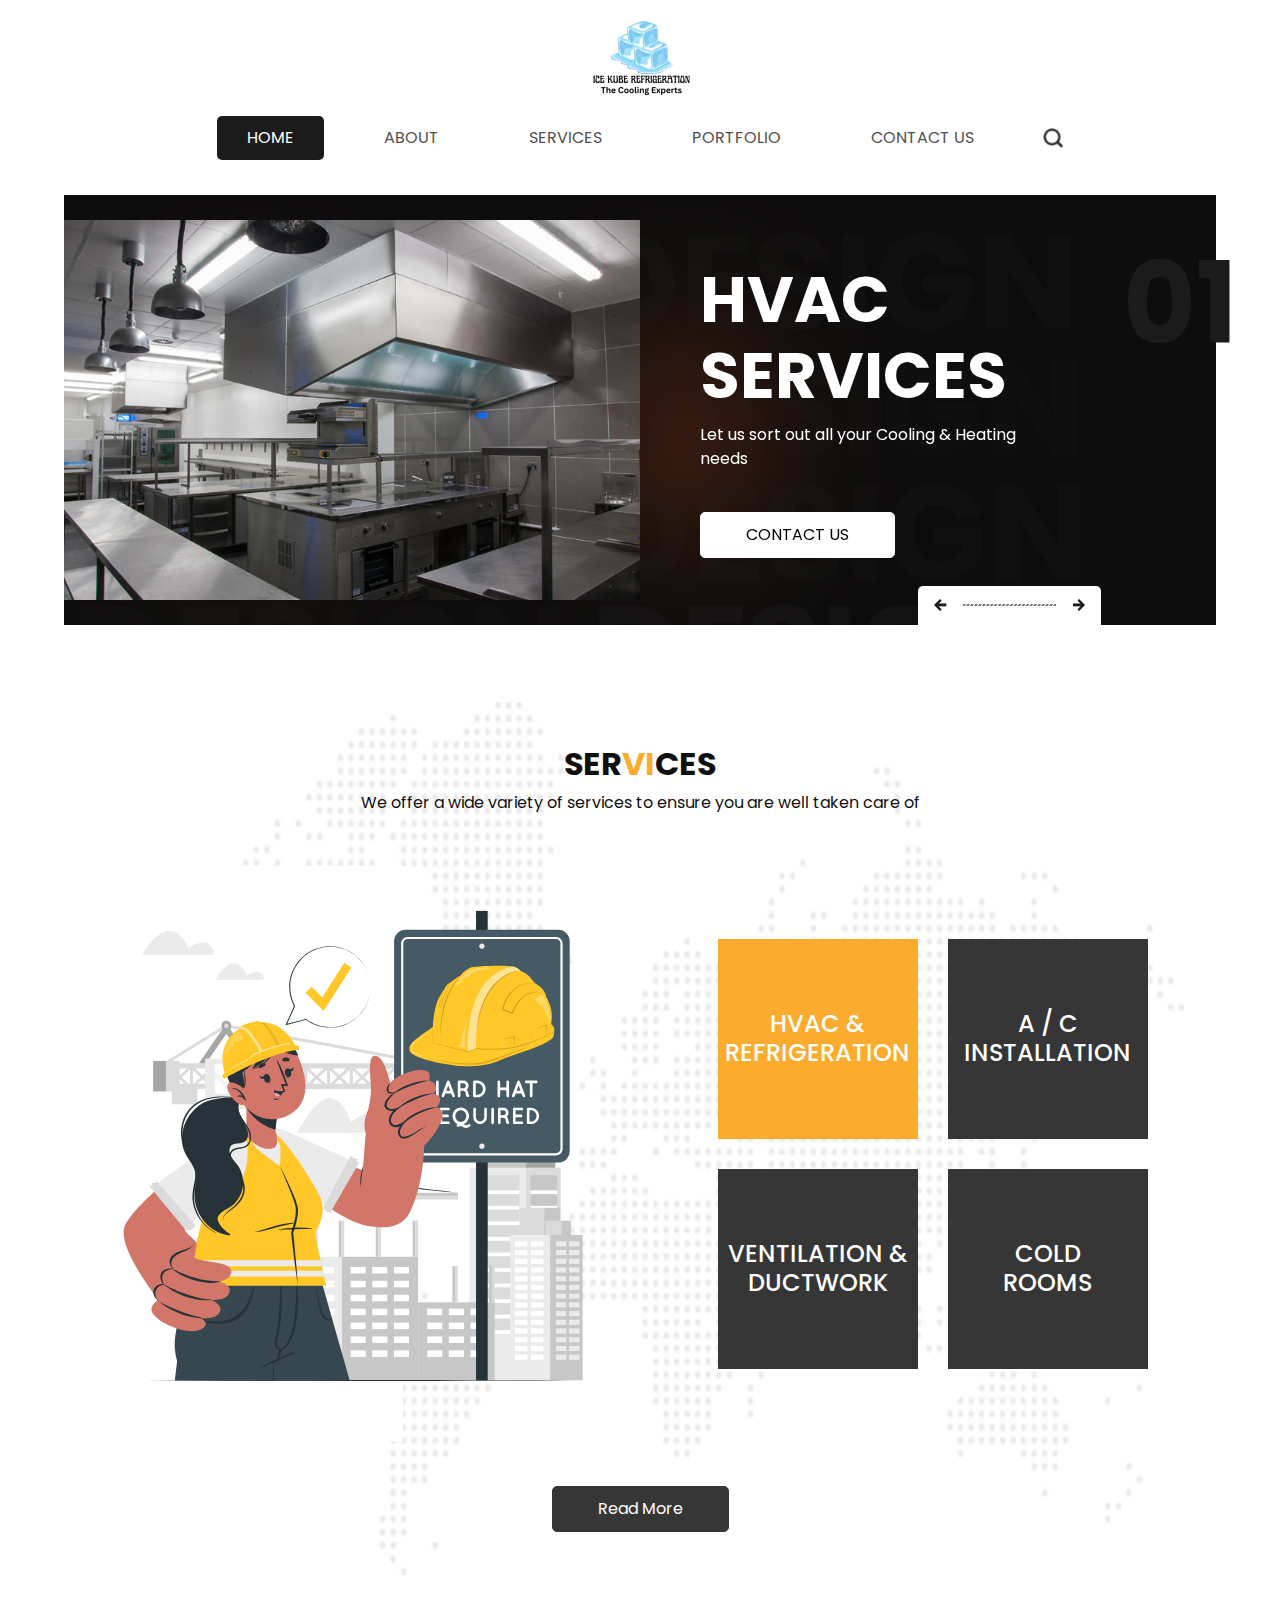
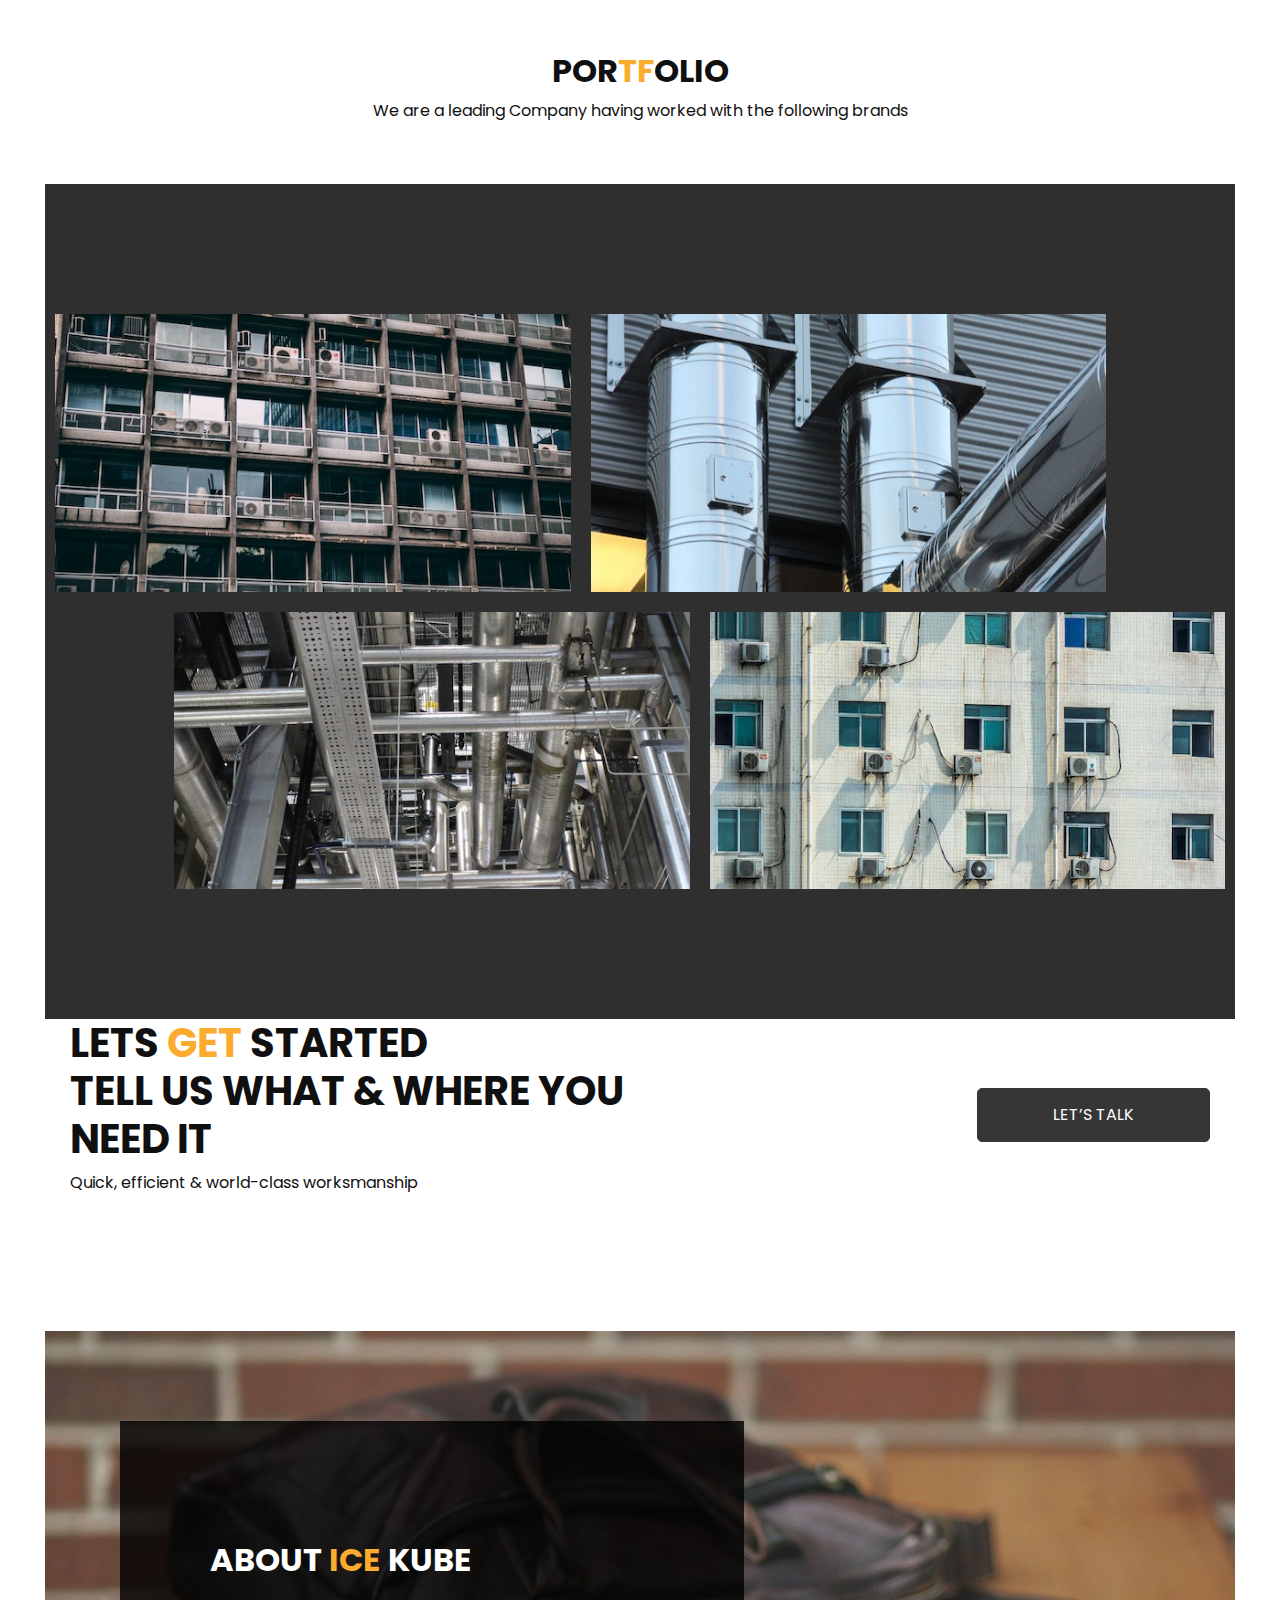
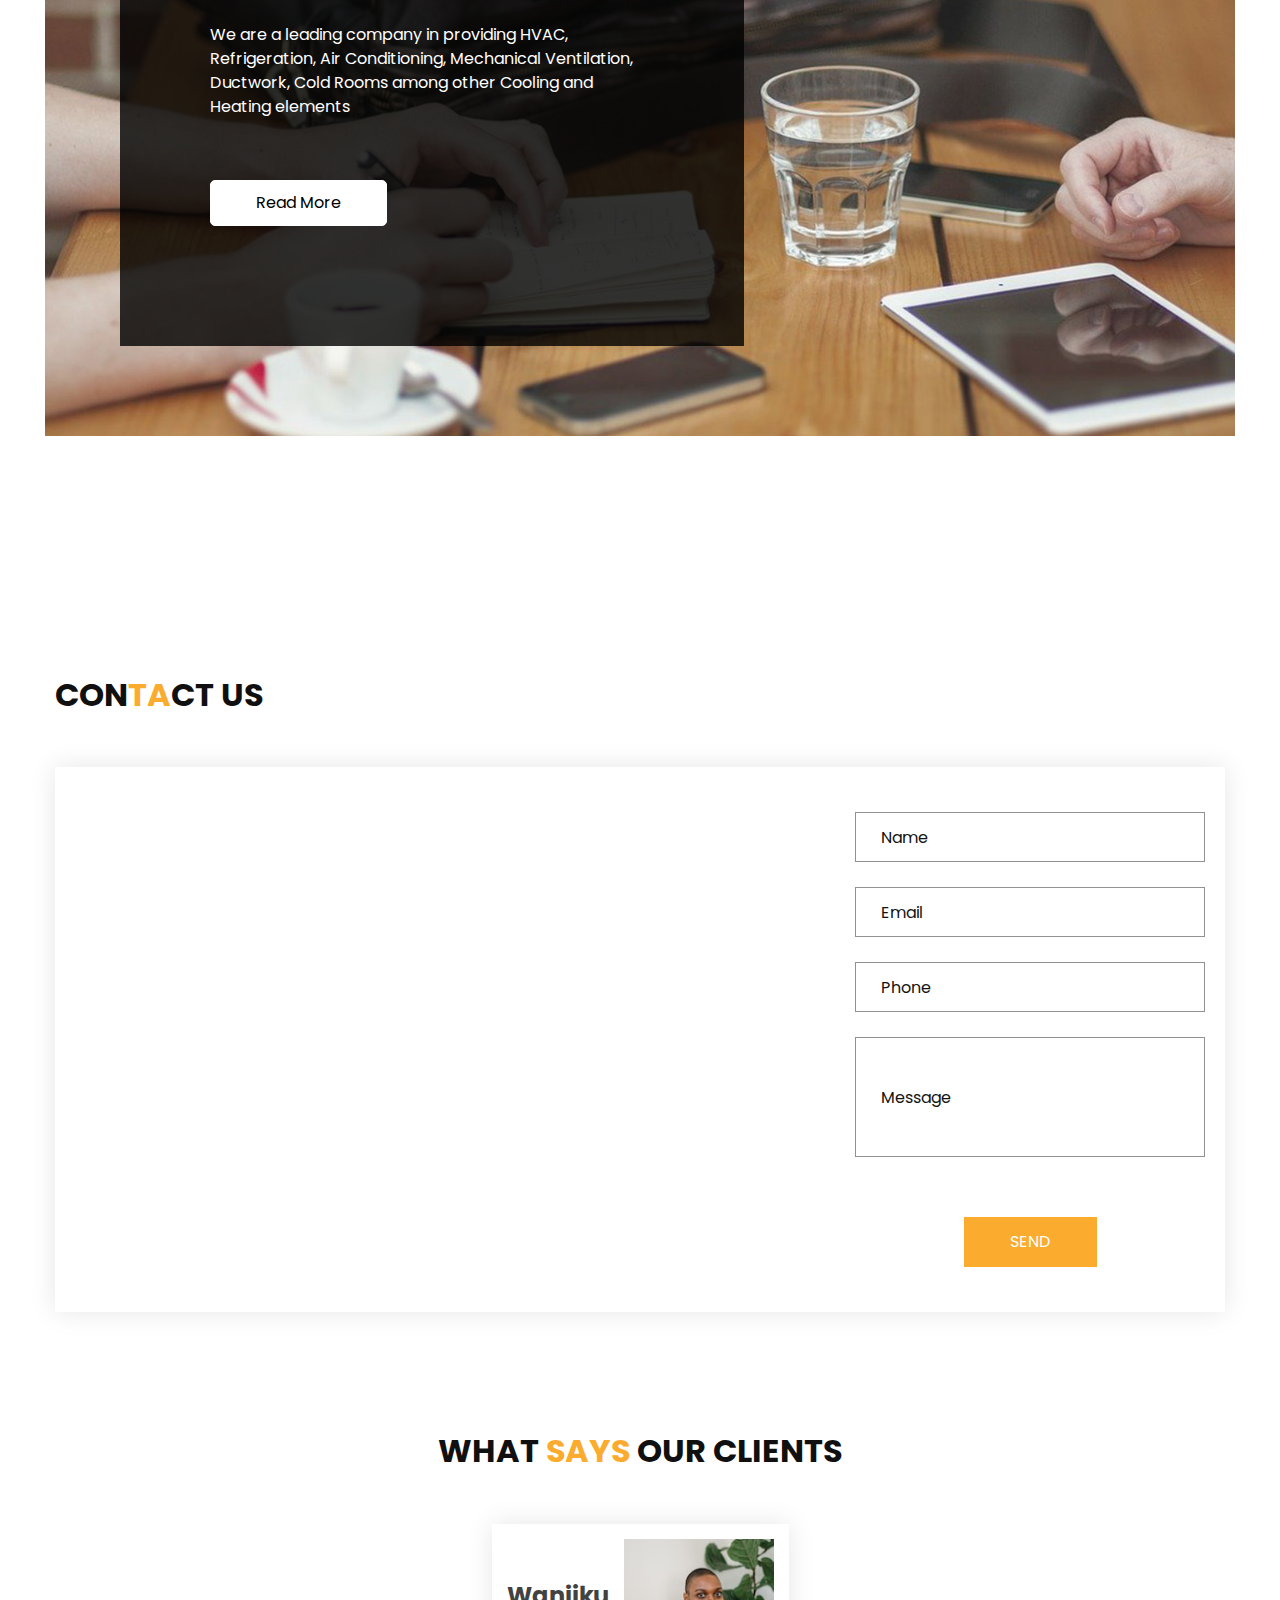
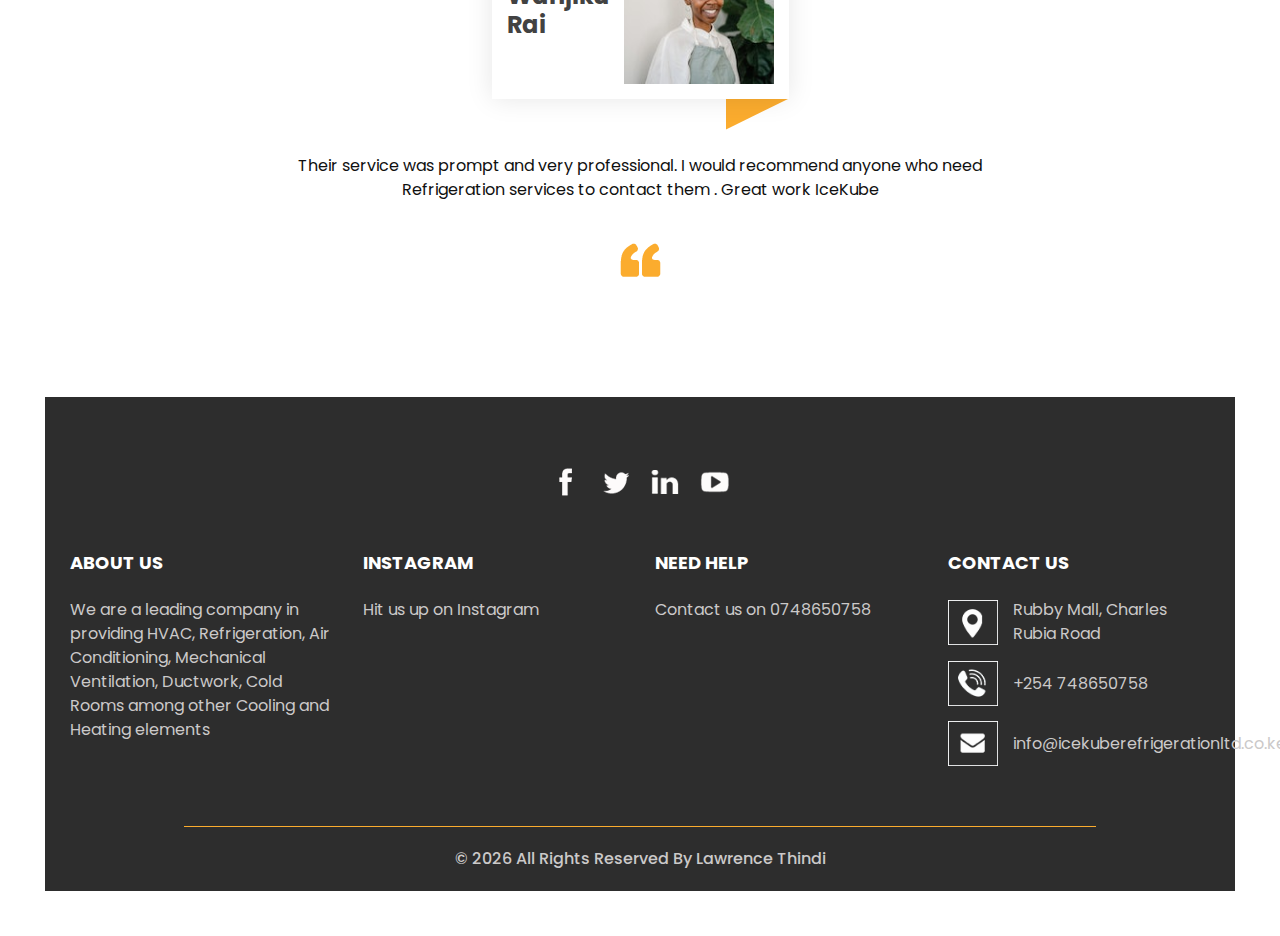
==== commit 1174689b: "WIDTH CHANGES" ====
--- a/index.html
+++ b/index.html
@@ -106,7 +106,7 @@
                   <div class="col-md-6">
                     <div class="detail-box">
                       <h1>
-                        Refrigeration
+                        HVAC 
                         <br />
                         Services
                       </h1>
@@ -132,9 +132,9 @@
                   <div class="col-md-6">
                     <div class="detail-box">
                       <h1>
-                        Refrigeration 
+                        AIR 
                         <br />
-                        Services
+                        CONDITIONERS
                       </h1>
                       <p>
                         Let us sort out all your cooling and Heating needs
@@ -158,9 +158,9 @@
                   <div class="col-md-6">
                     <div class="detail-box">
                       <h1>
-                        Refrigeration 
+                        MECHANICAL 
                         <br />
-                        Services
+                        VENTILATION
                       </h1>
                       <p>
                         Let us sort all your Cooling and Heating needs
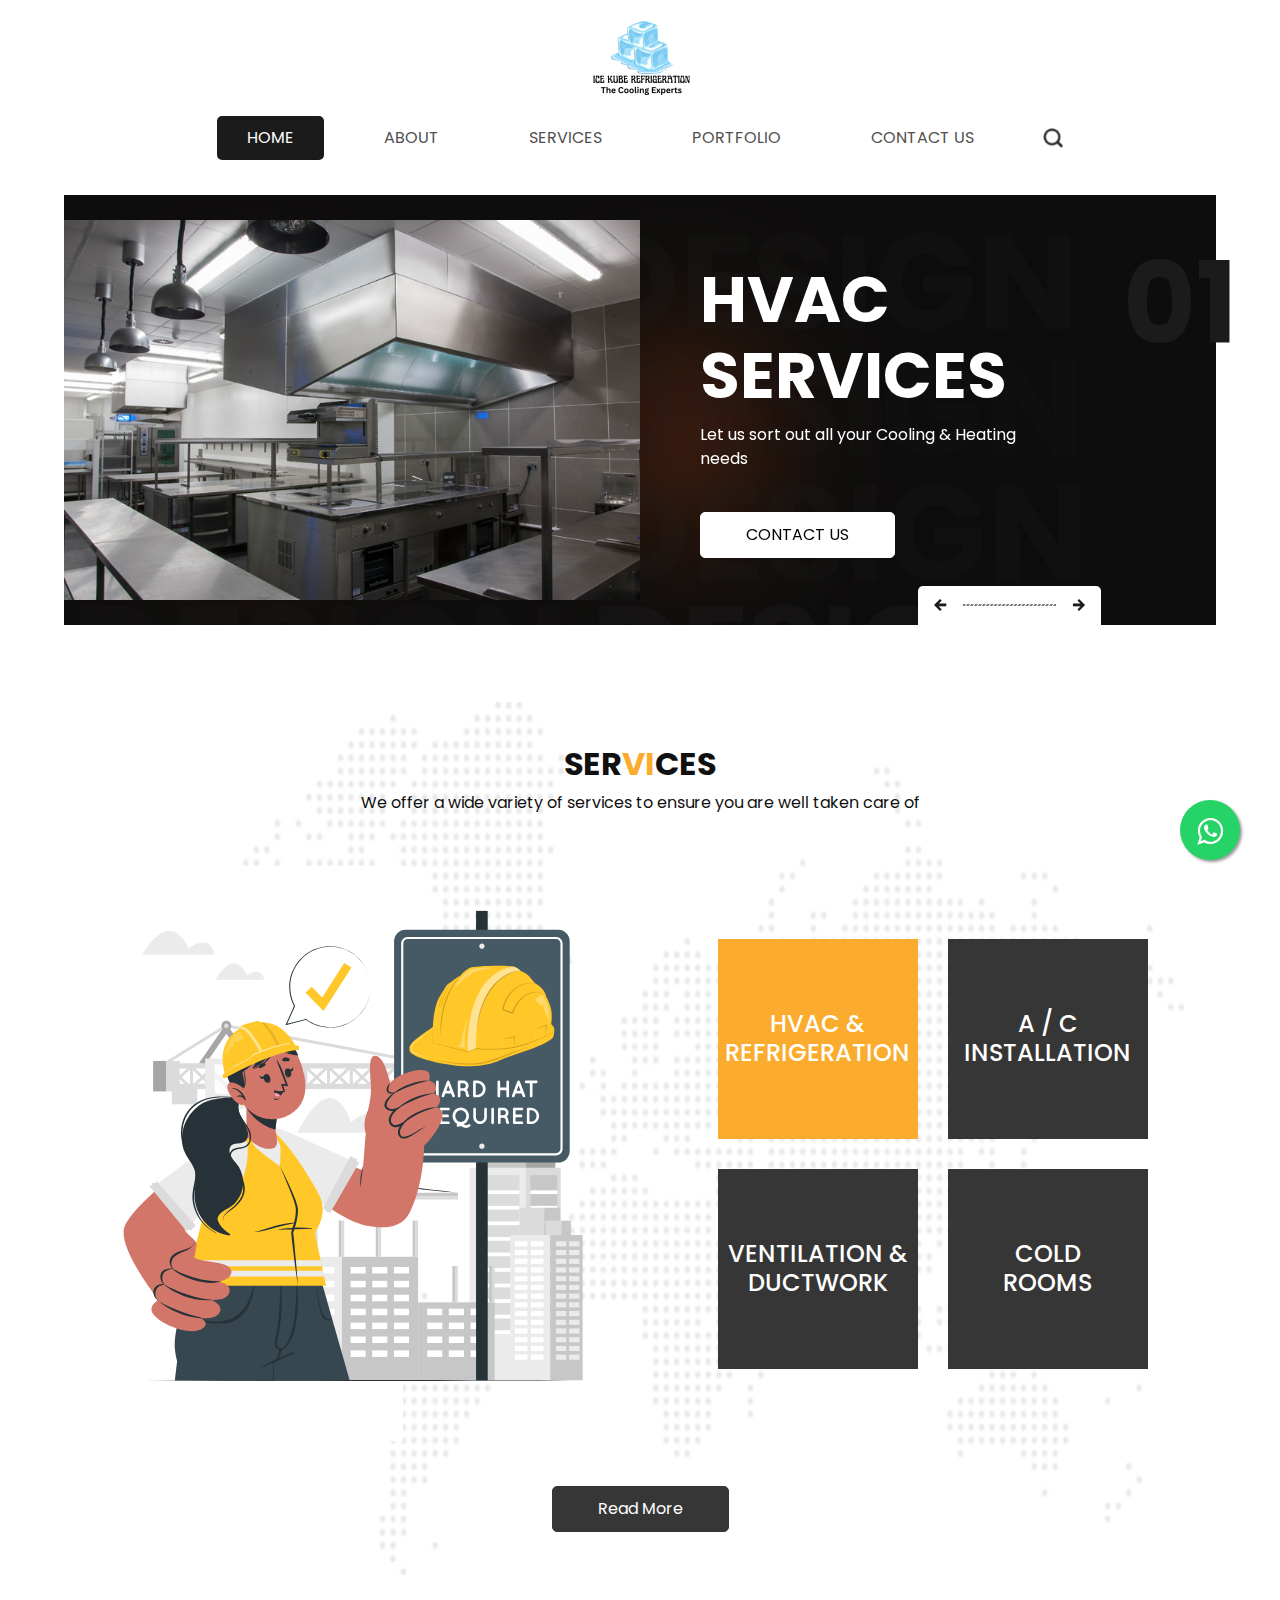
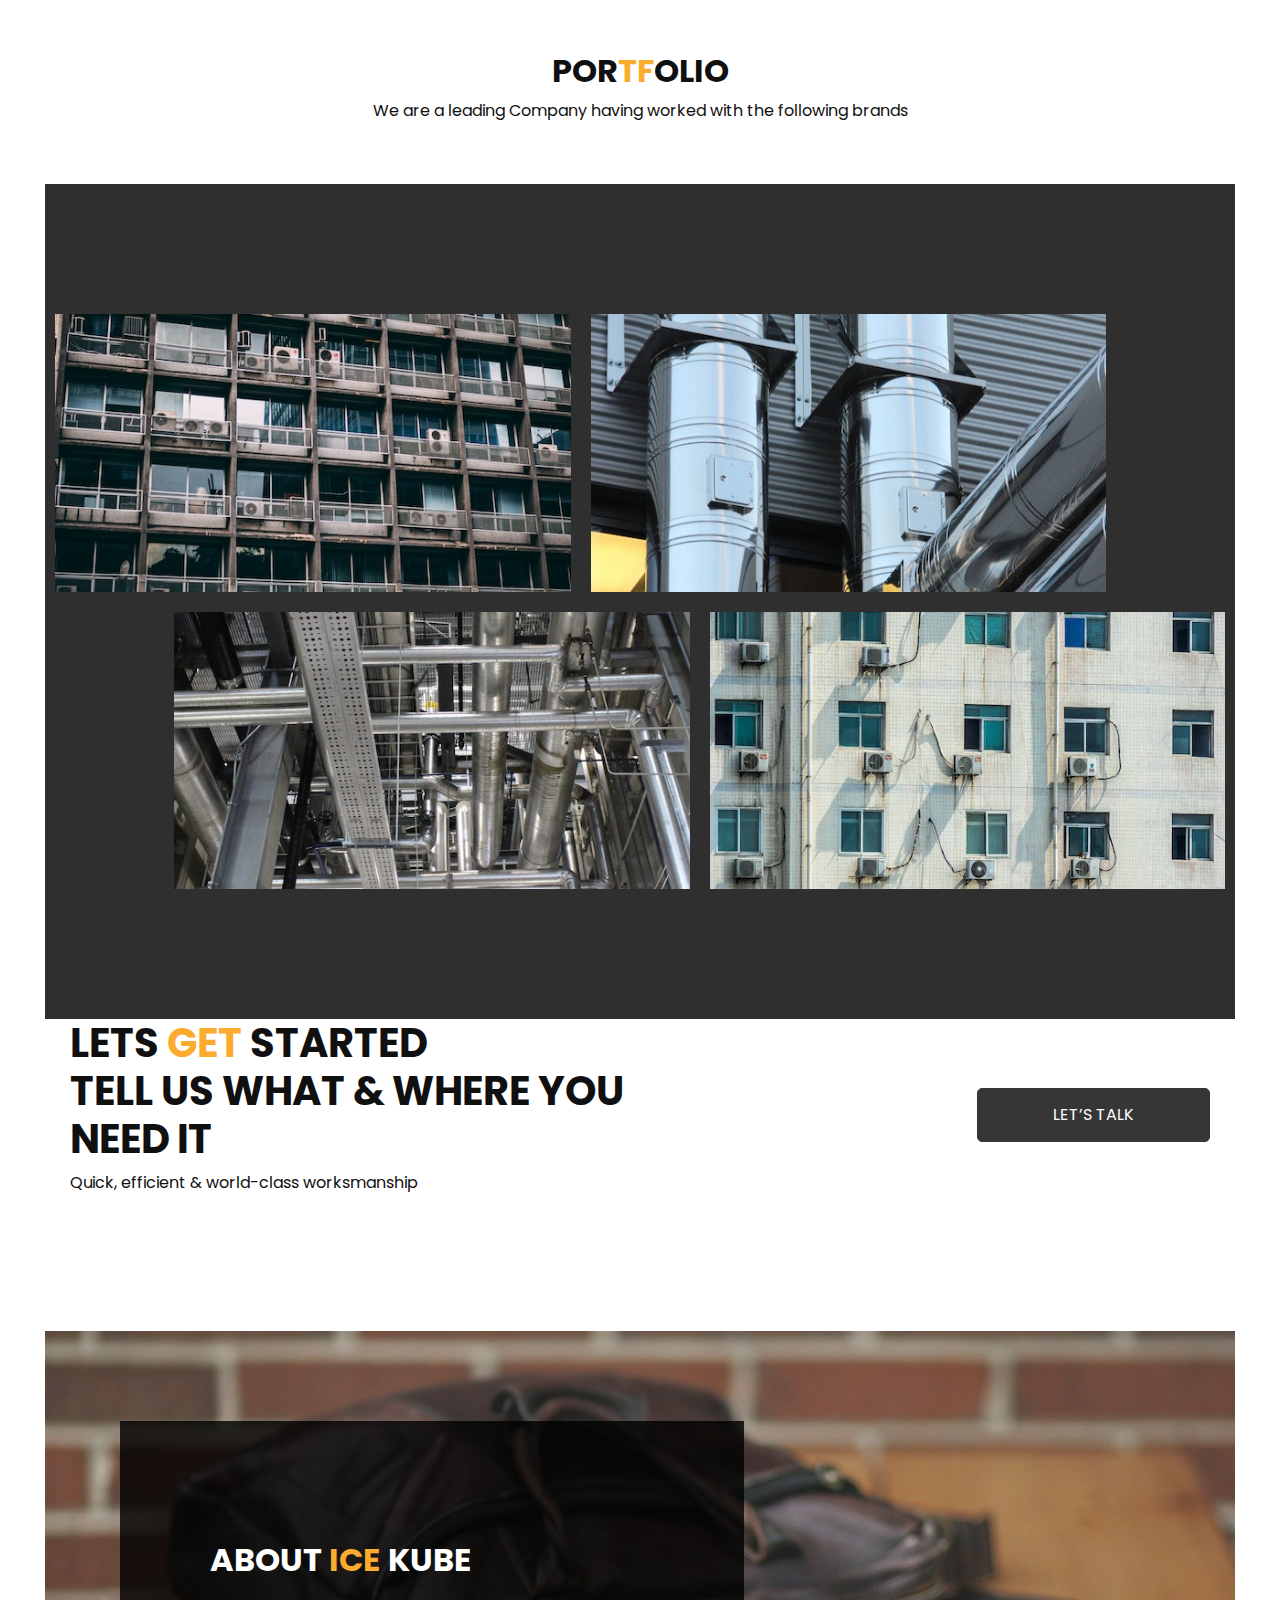
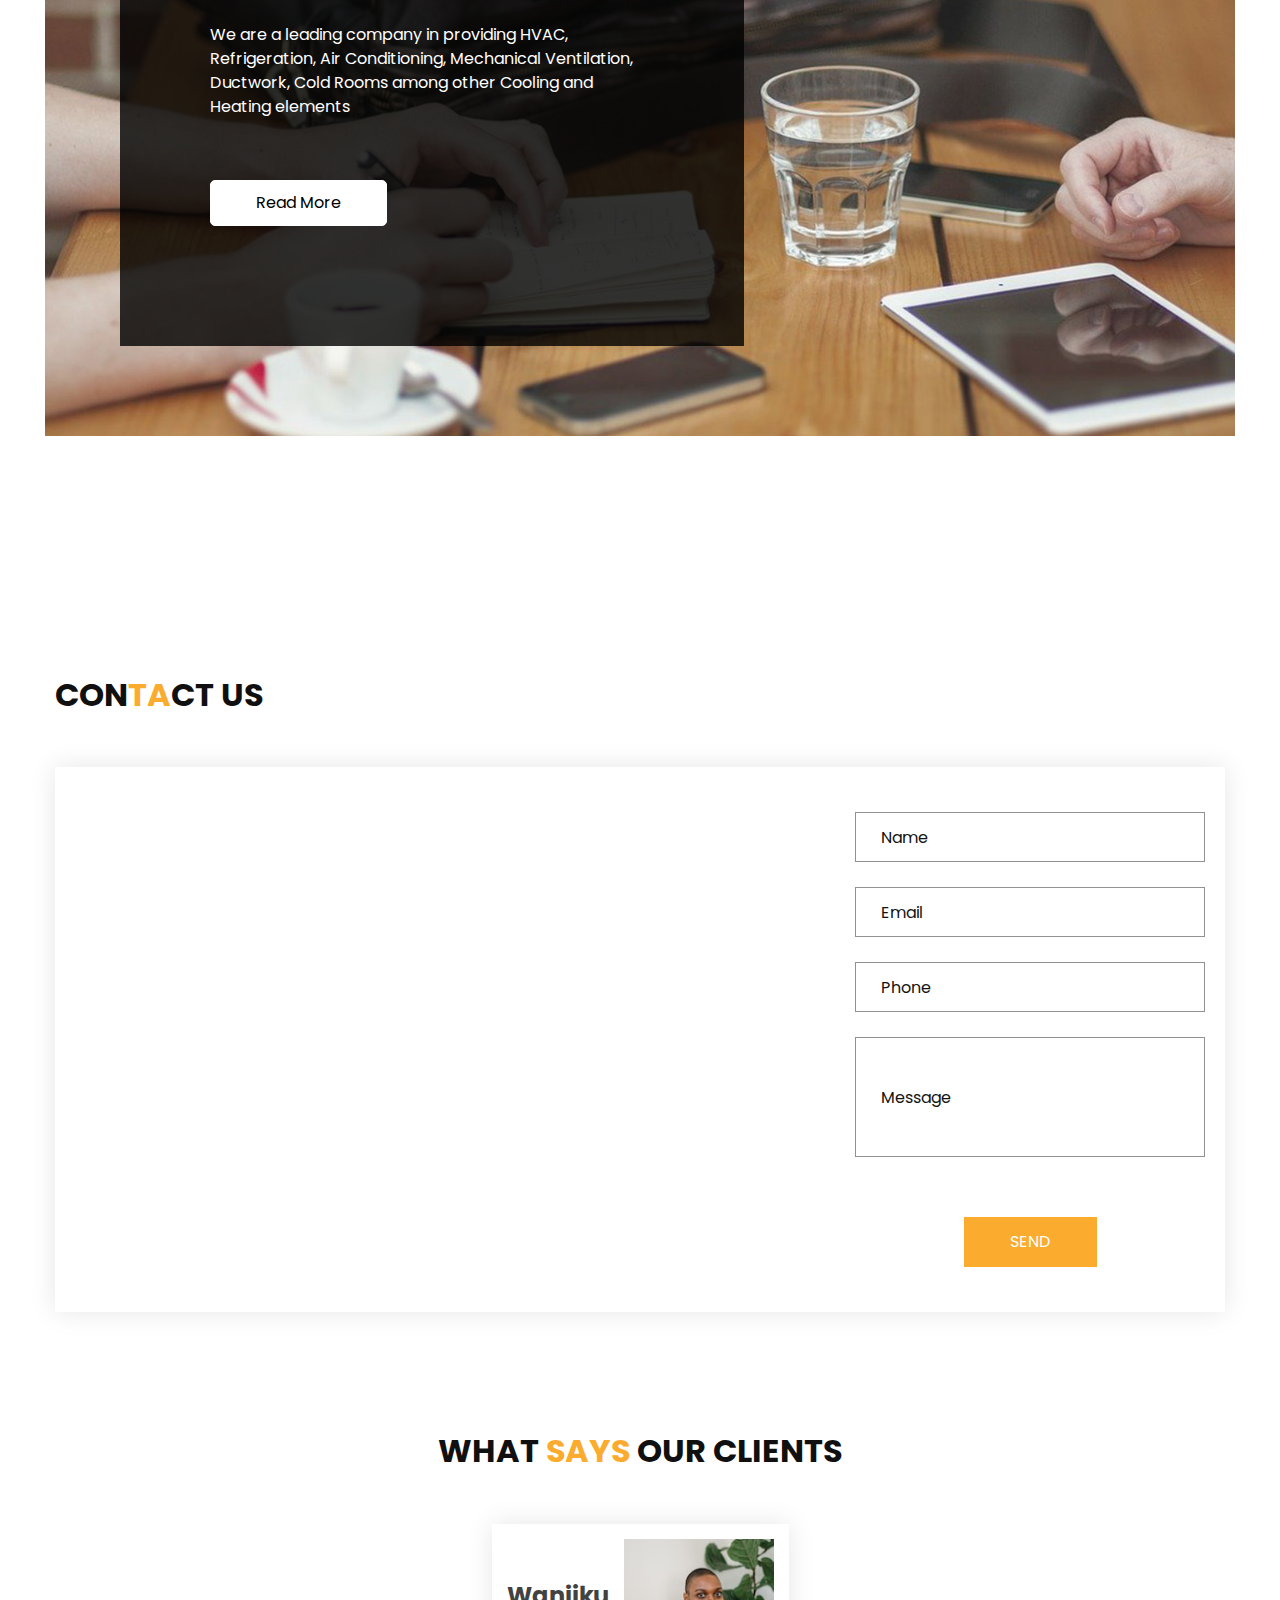
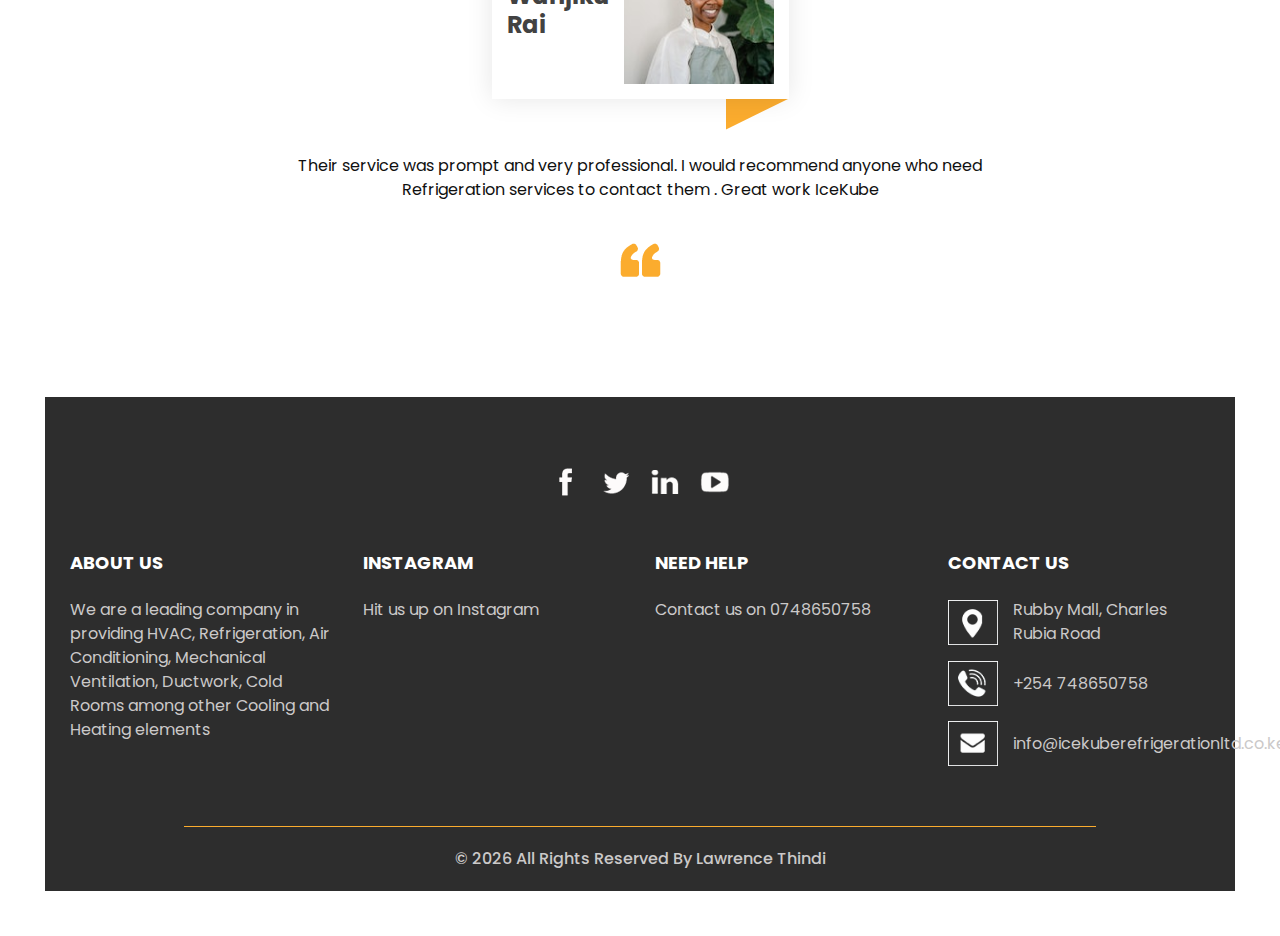
==== commit d8e52809: "whatsapp inclusion" ====
--- a/index.html
+++ b/index.html
@@ -29,9 +29,13 @@
   <link href="css/style.css" rel="stylesheet" />
   <!-- responsive style -->
   <link href="css/responsive.css" rel="stylesheet" />
+  <link rel="stylesheet" href="https://maxcdn.bootstrapcdn.com/font-awesome/4.5.0/css/font-awesome.min.css">
 </head>
 
 <body>
+  <a href="https://api.whatsapp.com/send?phone=+254717616430&text=Hello,can you get back to me on your services and products." class="float" target="_blank">
+    <i class="fa fa-whatsapp my-float"></i>
+    </a>
   <div class="hero_area">
     <!-- header section strats -->
     <header class="header_section">
@@ -132,9 +136,9 @@
                   <div class="col-md-6">
                     <div class="detail-box">
                       <h1>
-                        AIR 
+                        COLD 
                         <br />
-                        CONDITIONERS
+                        ROOMS
                       </h1>
                       <p>
                         Let us sort out all your cooling and Heating needs
@@ -158,9 +162,9 @@
                   <div class="col-md-6">
                     <div class="detail-box">
                       <h1>
-                        MECHANICAL 
+                        COOLING
                         <br />
-                        VENTILATION
+                        PRODUCTS
                       </h1>
                       <p>
                         Let us sort all your Cooling and Heating needs
--- a/css/style.css
+++ b/css/style.css
@@ -949,7 +949,21 @@
 /* end footer section*/
 /*# sourceMappingURL=style.css.map */
 
-#pic{
-  height: 304px;
-  width: 546px;
+.float{
+	position:fixed;
+	width:60px;
+	height:60px;
+	bottom:40px;
+	right:40px;
+	background-color:#25d366;
+	color:#FFF;
+	border-radius:50px;
+	text-align:center;
+  font-size:30px;
+	box-shadow: 2px 2px 3px #999;
+  z-index:100;
+}
+
+.my-float{
+	margin-top:16px;
 }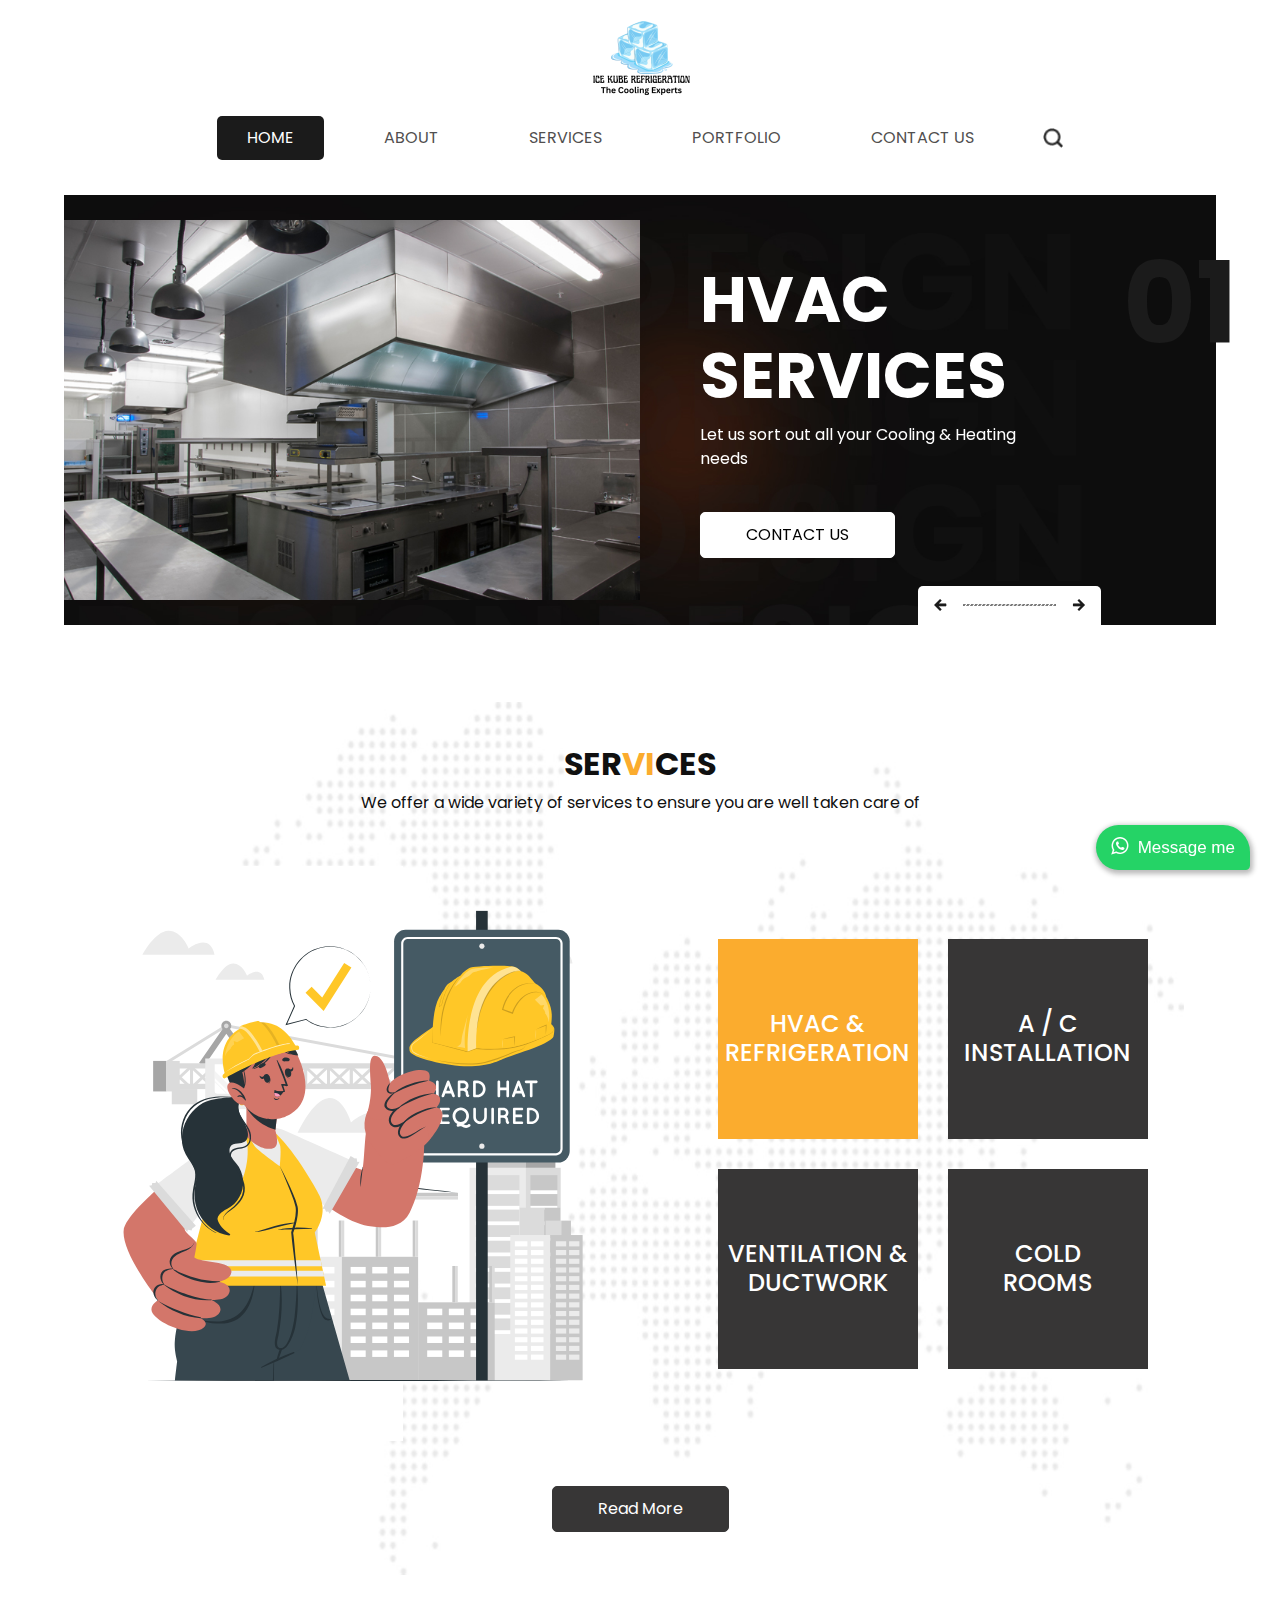
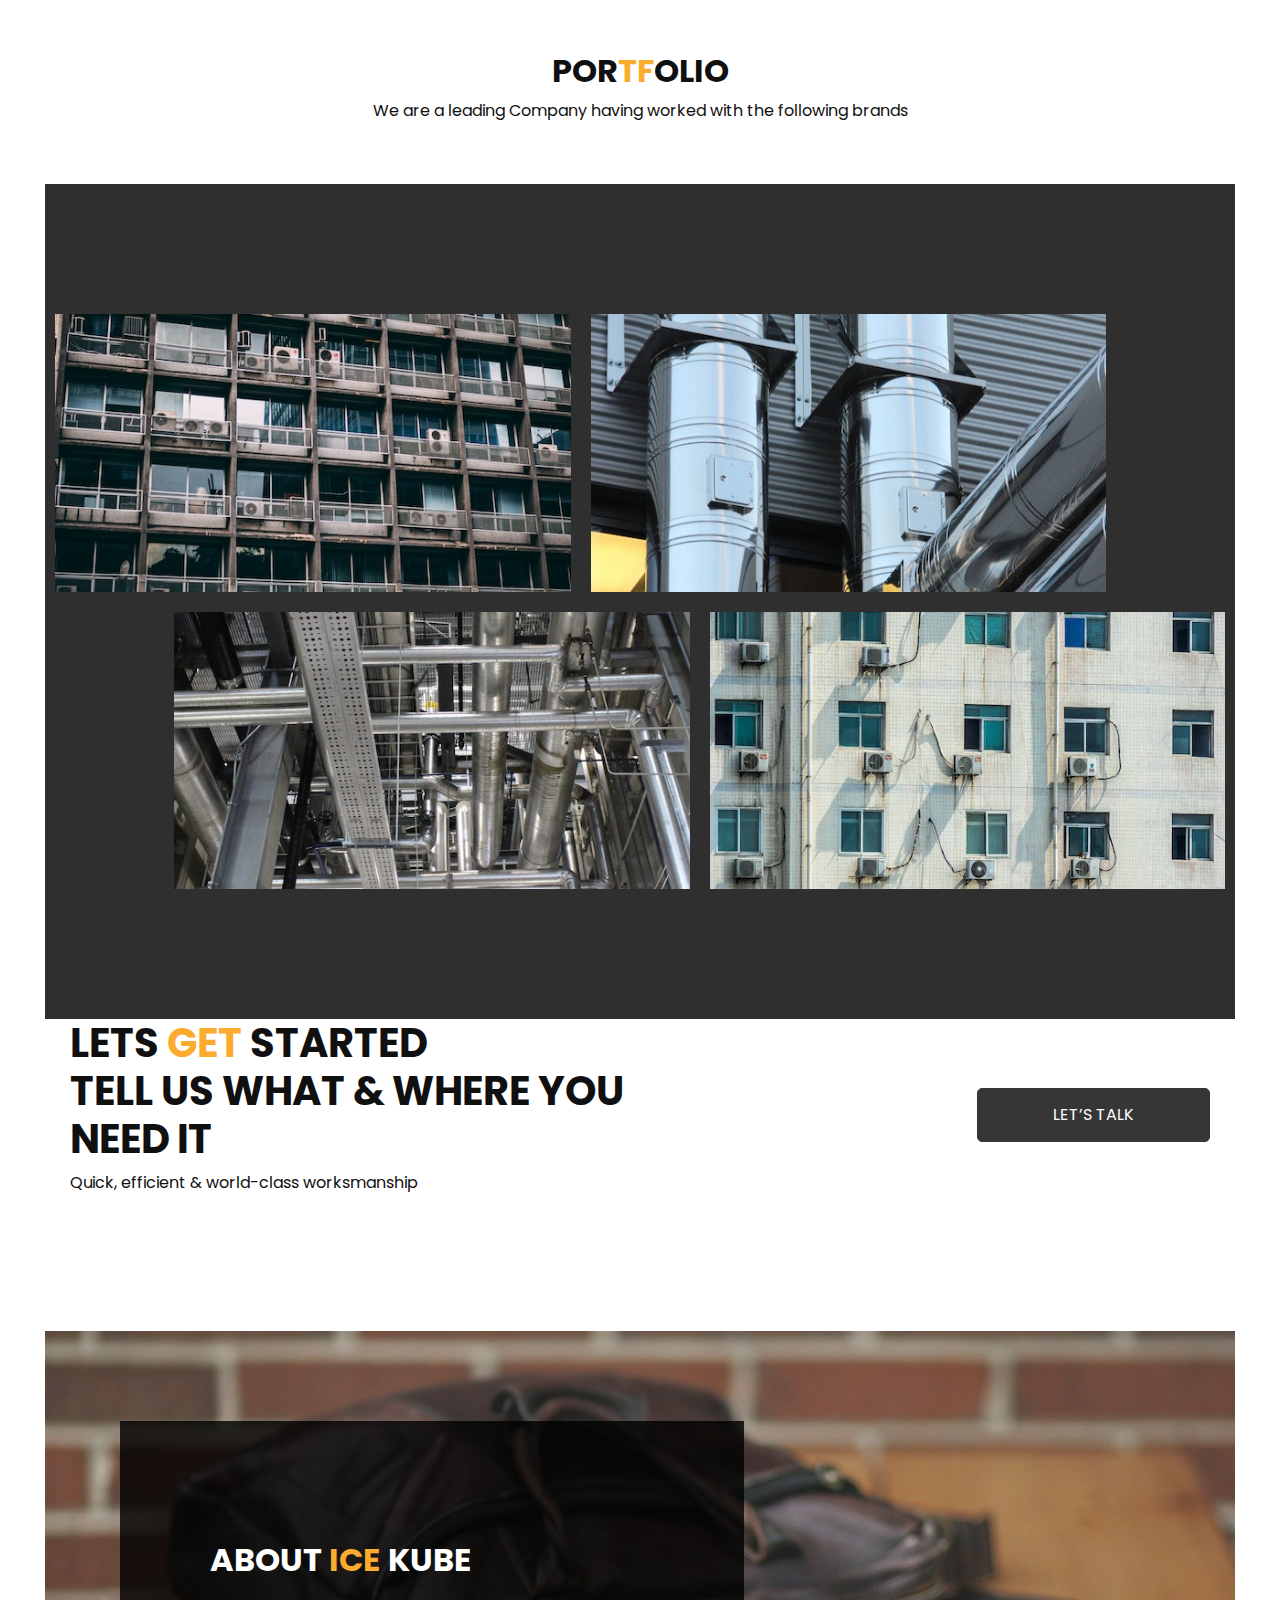
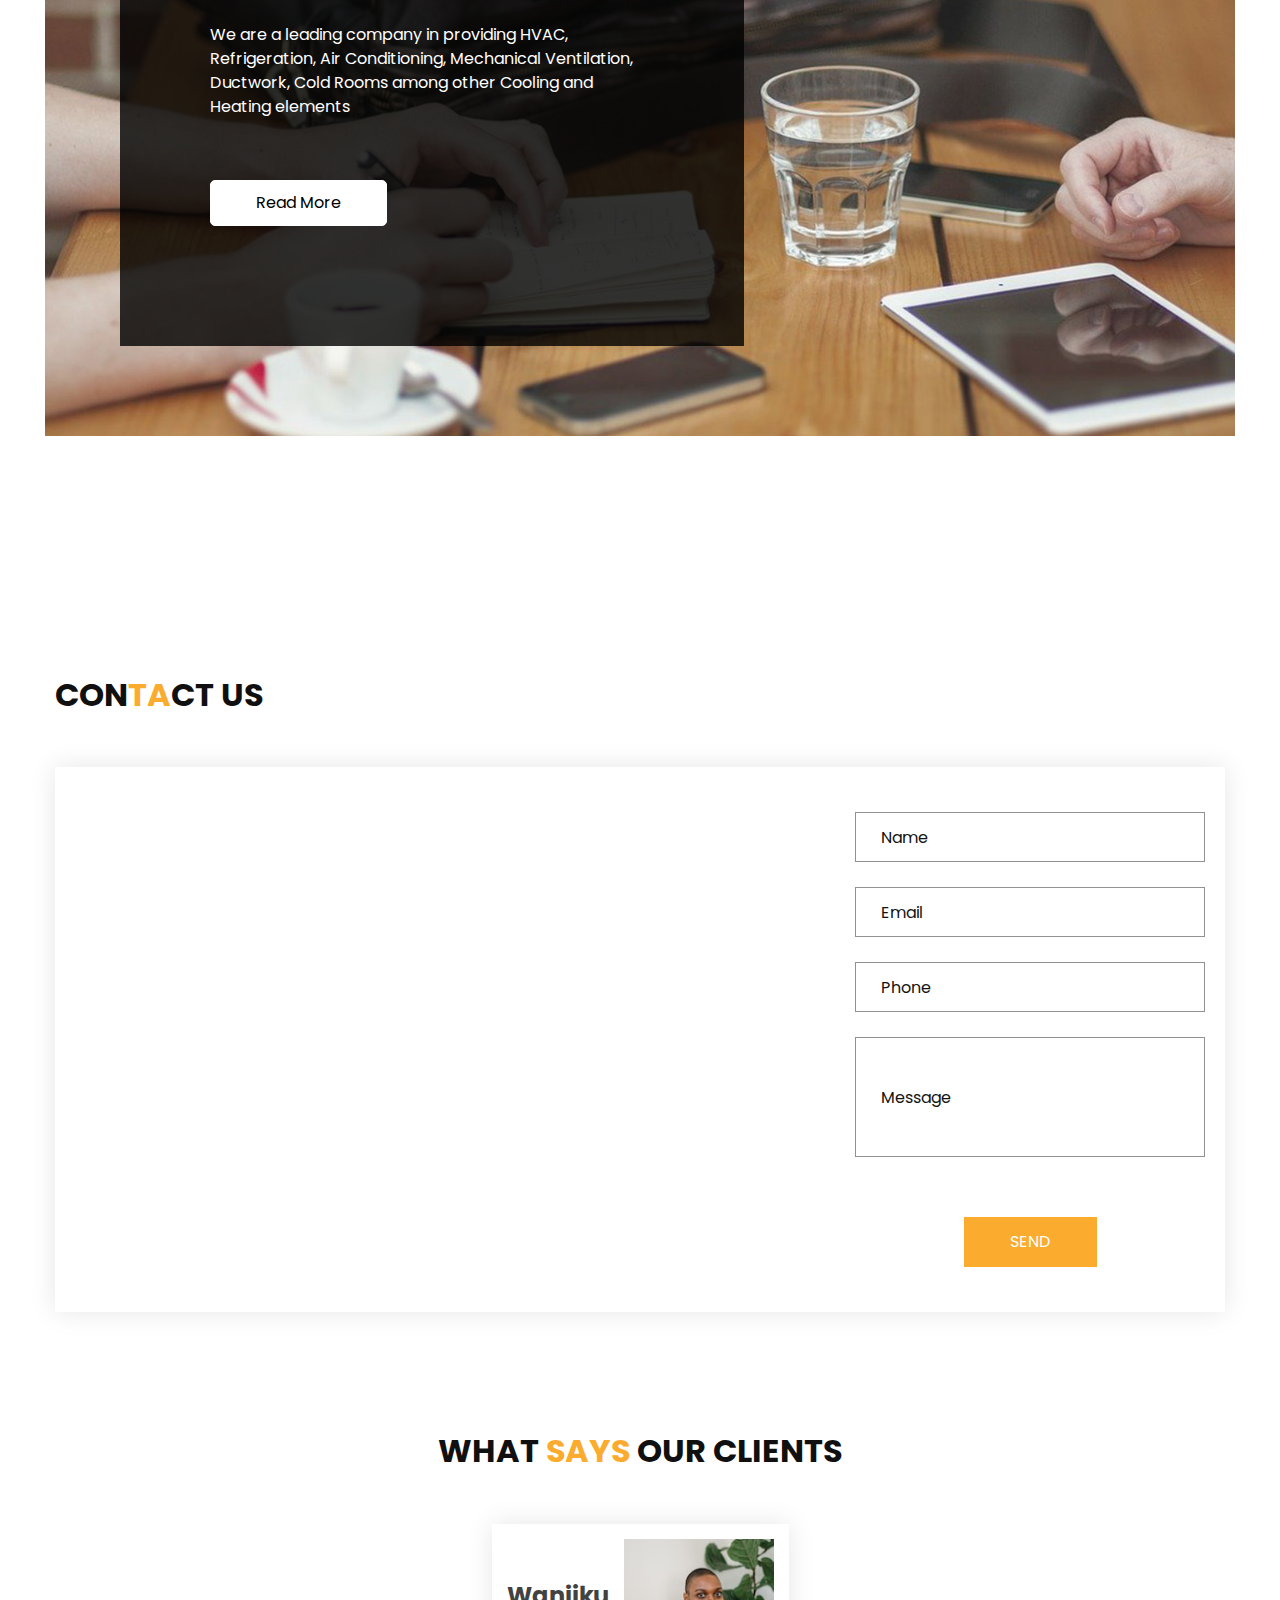
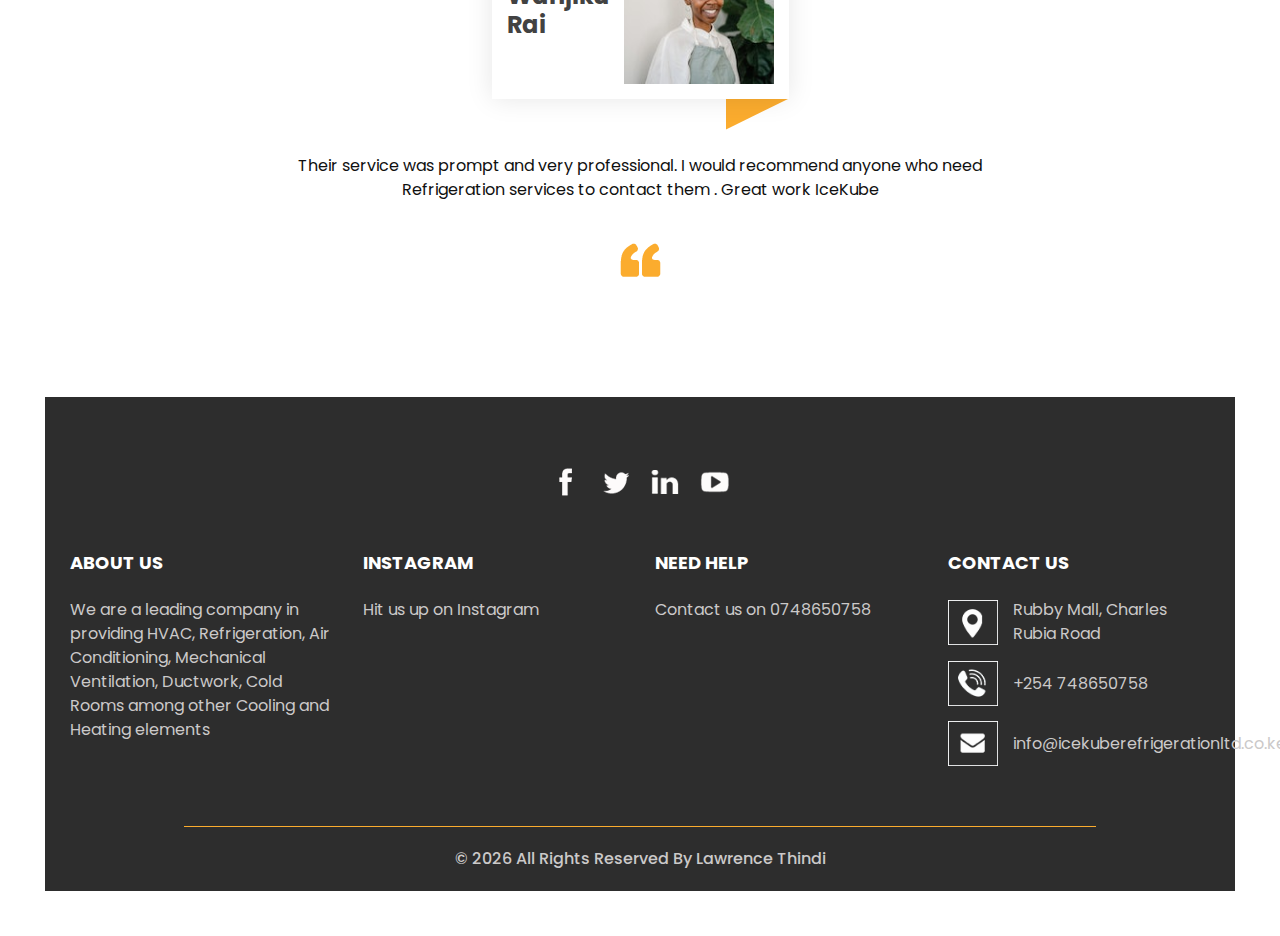
==== commit 5998fb6e: "added admin int" ====
--- a/index.html
+++ b/index.html
@@ -33,8 +33,9 @@
 </head>
 
 <body>
-  <a href="https://api.whatsapp.com/send?phone=+254717616430&text=Hello,can you get back to me on your services and products." class="float" target="_blank">
-    <i class="fa fa-whatsapp my-float"></i>
+    <a class="float-button" target="_blank" href="https://api.whatsapp.com/send?phone=+254717616430&text=Hello,can you get back to me on your services and products.">
+      <i class="fa fa-whatsapp" aria-hidden="true"></i>
+      <span>Message me<span>
     </a>
   <div class="hero_area">
     <!-- header section strats -->
--- a/css/style.css
+++ b/css/style.css
@@ -949,21 +949,59 @@
 /* end footer section*/
 /*# sourceMappingURL=style.css.map */
 
-.float{
-	position:fixed;
-	width:60px;
-	height:60px;
-	bottom:40px;
-	right:40px;
-	background-color:#25d366;
-	color:#FFF;
-	border-radius:50px;
-	text-align:center;
-  font-size:30px;
-	box-shadow: 2px 2px 3px #999;
-  z-index:100;
-}
-
-.my-float{
-	margin-top:16px;
+.float-button {
+  text-decoration: none;
+  position: fixed;
+  padding: 10px;
+  padding-right: 15px;
+  bottom: 30px;
+  right: 30px;
+  color: #fff;
+  background-color:#25D366;
+  border-radius: 25px 30px 5px 25px;
+  z-index: 100;
+  font-family: Arial;
+  font-size: 17px;
+  animation: whatsapp-animation 0.5s ease-in-out;
+  box-shadow: 1px 2px 5px 2px rgba(30,30,30,0.3);
+  transition:all 0.3s ease-out;
+}
+
+.float-button:hover {
+   background-color: #128C7E;
+    color: #fff;
+}
+
+.fa-whatsapp {
+  font-size: 20px !important;
+  padding-right: 5px;
+  padding-left: 5px;
+}
+
+@keyframes whatsapp-animation {
+  from {
+      opacity: 0%;
+  }
+
+  to {
+      opacity: 100%
+  }
+}
+
+@media screen and (max-width: 545px) {
+  span {
+      display: none;
+  }
+
+  .float-button {
+      bottom: 15px;
+      right: 15px;
+      width: 20px;
+      border-radius: 20px 20px 5px 20px;
+  }
+
+  .fa-whatsapp {
+      font-size: 22px !important;
+      padding: 4px;
+  }
 }